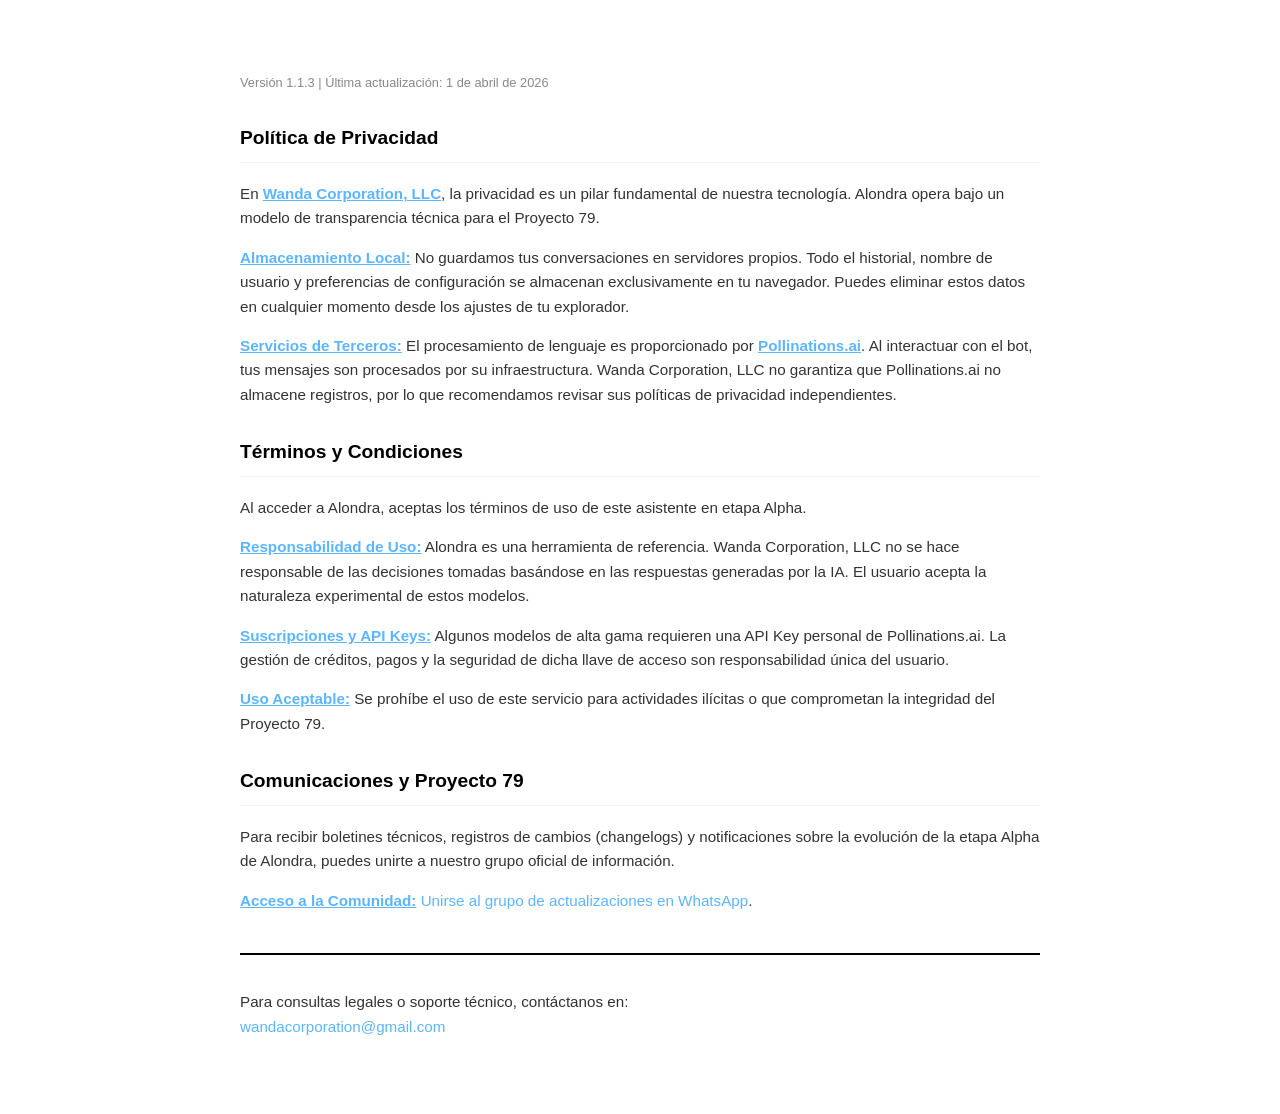
==== legals.html @ 4527633c "Primer commit" ====
<!DOCTYPE html>
<html lang="es">
<head>
    <meta charset="UTF-8">
    <meta name="viewport" content="width=device-width, initial-scale=1.0">
    <title>Legal - Alondra</title>
    <style>
        body {
            font-family: -apple-system, BlinkMacSystemFont, "Segoe UI", Roboto, Helvetica, Arial, sans-serif;
            line-height: 1.6;
            color: #333;
            max-width: 800px;
            margin: 40px auto;
            padding: 0 20px;
            background-color: #fff;
        }
        section {
            padding: 20px 0;
        }
        h3 {
            font-size: 1.2rem;
            font-weight: 600;
            margin-top: 30px;
            color: #000;
            border-bottom: 1px solid #f2f2f2;
            padding-bottom: 8px;
        }
        p {
            margin-bottom: 15px;
            font-size: 0.95rem;
        }
        strong{
          color: #5cb5ff;
          text-decoration: underline;
        }
        .contact-info {
            margin-top: 40px;
            padding-top: 20px;
            border-top: 2px solid #000;
            font-weight: 500;
        }
        a {
            color: #5cb5ff;
            text-decoration: none;
        }
        a:hover {
            text-decoration: underline;
        }
        .version {
            font-size: 0.8rem;
            color: #888;
        }
    </style>
</head>
<body>

    <section>
        <p class="version">Versión 1.1.3 | Última actualización: 1 de abril de 2026</p>

        <h3>Política de Privacidad</h3>
        <p>En <strong>Wanda Corporation, LLC</strong>, la privacidad es un pilar fundamental de nuestra tecnología. Alondra opera bajo un modelo de transparencia técnica para el Proyecto 79.</p>
        <p><strong>Almacenamiento Local:</strong> No guardamos tus conversaciones en servidores propios. Todo el historial, nombre de usuario y preferencias de configuración se almacenan exclusivamente en tu navegador. Puedes eliminar estos datos en cualquier momento desde los ajustes de tu explorador.</p>
        <p><strong>Servicios de Terceros:</strong> El procesamiento de lenguaje es proporcionado por <strong>Pollinations.ai</strong>. Al interactuar con el bot, tus mensajes son procesados por su infraestructura. Wanda Corporation, LLC no garantiza que Pollinations.ai no almacene registros, por lo que recomendamos revisar sus políticas de privacidad independientes.</p>

        <h3>Términos y Condiciones</h3>
        <p>Al acceder a Alondra, aceptas los términos de uso de este asistente en etapa Alpha.</p>
        <p><strong>Responsabilidad de Uso:</strong> Alondra es una herramienta de referencia. Wanda Corporation, LLC no se hace responsable de las decisiones tomadas basándose en las respuestas generadas por la IA. El usuario acepta la naturaleza experimental de estos modelos.</p>
        <p><strong>Suscripciones y API Keys:</strong> Algunos modelos de alta gama requieren una API Key personal de Pollinations.ai. La gestión de créditos, pagos y la seguridad de dicha llave de acceso son responsabilidad única del usuario.</p>
        <p><strong>Uso Aceptable:</strong> Se prohíbe el uso de este servicio para actividades ilícitas o que comprometan la integridad del Proyecto 79.</p>
        
        <h3>Comunicaciones y Proyecto 79</h3>
        <p>Para recibir boletines técnicos, registros de cambios (changelogs) y notificaciones sobre la evolución de la etapa Alpha de Alondra, puedes unirte a nuestro grupo oficial de información.</p>
        <p><strong>Acceso a la Comunidad:</strong> <a href="https://chat.whatsapp.com/FmTPOf2J4ICKSqez5U12Zi?mode=gi_t" target="_blank">Unirse al grupo de actualizaciones en WhatsApp</a>.</p>
       
        <div class="contact-info">
            <p>Para consultas legales o soporte técnico, contáctanos en: <br>
            <a href="mailto:wandacorporation@gmail.com">wandacorporation@gmail.com</a></p>
        </div>
    </section>

</body>
</html>
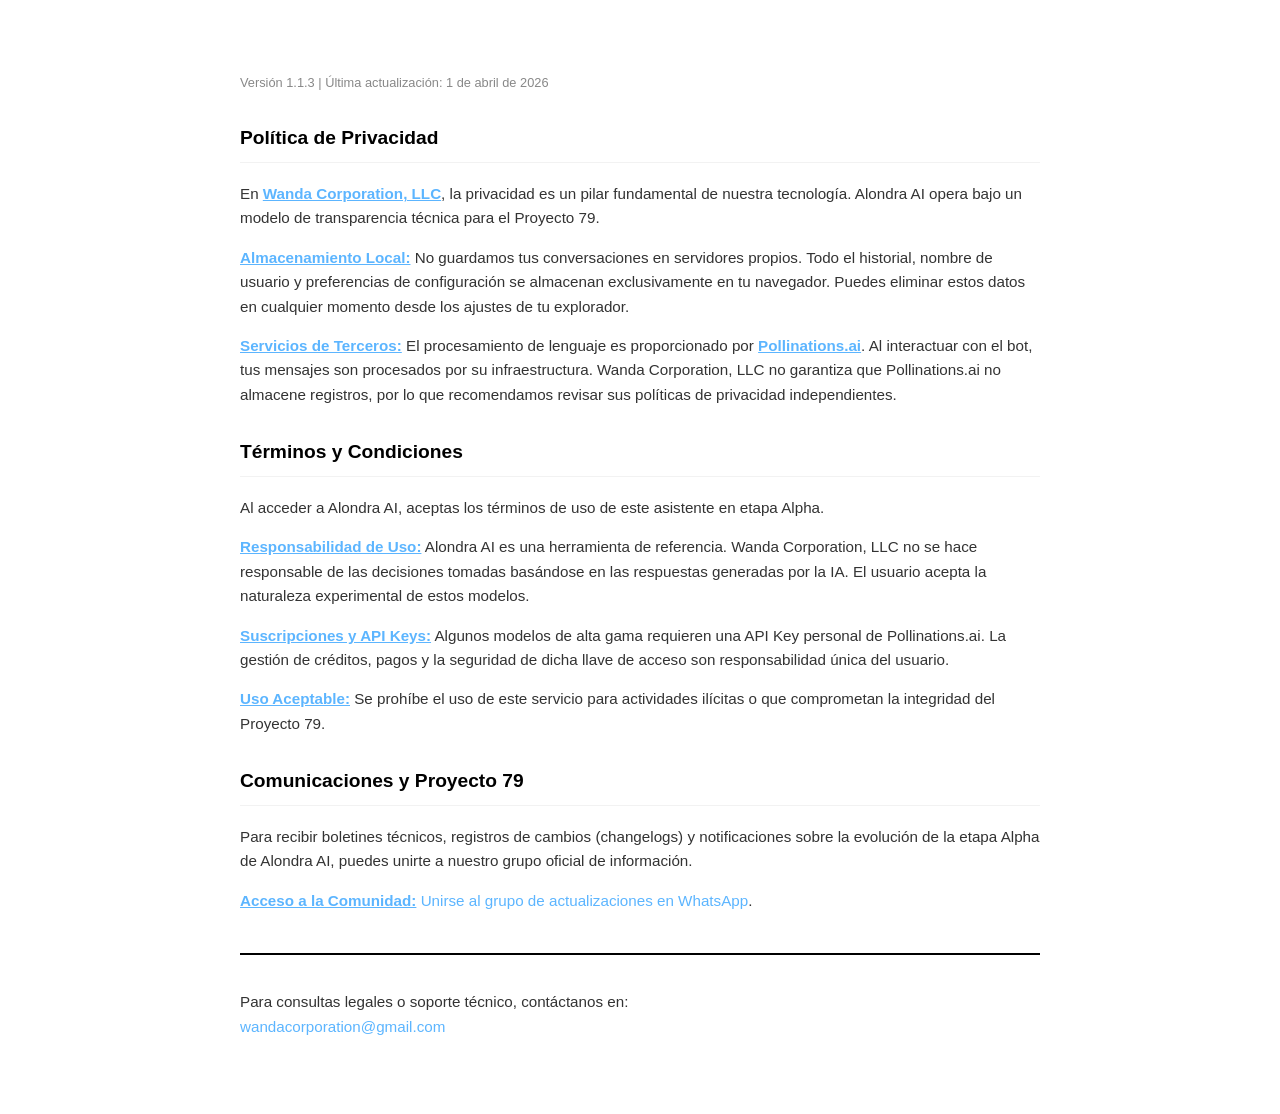
==== commit a281e2e3: "Algúnos inconvenientes corregidos" ====
--- a/legals.html
+++ b/legals.html
@@ -3,7 +3,7 @@
 <head>
     <meta charset="UTF-8">
     <meta name="viewport" content="width=device-width, initial-scale=1.0">
-    <title>Legal - Alondra</title>
+    <title>Legal - Alondra AI</title>
     <style>
         body {
             font-family: -apple-system, BlinkMacSystemFont, "Segoe UI", Roboto, Helvetica, Arial, sans-serif;
@@ -58,18 +58,18 @@
         <p class="version">Versión 1.1.3 | Última actualización: 1 de abril de 2026</p>
 
         <h3>Política de Privacidad</h3>
-        <p>En <strong>Wanda Corporation, LLC</strong>, la privacidad es un pilar fundamental de nuestra tecnología. Alondra opera bajo un modelo de transparencia técnica para el Proyecto 79.</p>
+        <p>En <strong>Wanda Corporation, LLC</strong>, la privacidad es un pilar fundamental de nuestra tecnología. Alondra AI opera bajo un modelo de transparencia técnica para el Proyecto 79.</p>
         <p><strong>Almacenamiento Local:</strong> No guardamos tus conversaciones en servidores propios. Todo el historial, nombre de usuario y preferencias de configuración se almacenan exclusivamente en tu navegador. Puedes eliminar estos datos en cualquier momento desde los ajustes de tu explorador.</p>
         <p><strong>Servicios de Terceros:</strong> El procesamiento de lenguaje es proporcionado por <strong>Pollinations.ai</strong>. Al interactuar con el bot, tus mensajes son procesados por su infraestructura. Wanda Corporation, LLC no garantiza que Pollinations.ai no almacene registros, por lo que recomendamos revisar sus políticas de privacidad independientes.</p>
 
         <h3>Términos y Condiciones</h3>
-        <p>Al acceder a Alondra, aceptas los términos de uso de este asistente en etapa Alpha.</p>
-        <p><strong>Responsabilidad de Uso:</strong> Alondra es una herramienta de referencia. Wanda Corporation, LLC no se hace responsable de las decisiones tomadas basándose en las respuestas generadas por la IA. El usuario acepta la naturaleza experimental de estos modelos.</p>
+        <p>Al acceder a Alondra AI, aceptas los términos de uso de este asistente en etapa Alpha.</p>
+        <p><strong>Responsabilidad de Uso:</strong> Alondra AI es una herramienta de referencia. Wanda Corporation, LLC no se hace responsable de las decisiones tomadas basándose en las respuestas generadas por la IA. El usuario acepta la naturaleza experimental de estos modelos.</p>
         <p><strong>Suscripciones y API Keys:</strong> Algunos modelos de alta gama requieren una API Key personal de Pollinations.ai. La gestión de créditos, pagos y la seguridad de dicha llave de acceso son responsabilidad única del usuario.</p>
         <p><strong>Uso Aceptable:</strong> Se prohíbe el uso de este servicio para actividades ilícitas o que comprometan la integridad del Proyecto 79.</p>
         
         <h3>Comunicaciones y Proyecto 79</h3>
-        <p>Para recibir boletines técnicos, registros de cambios (changelogs) y notificaciones sobre la evolución de la etapa Alpha de Alondra, puedes unirte a nuestro grupo oficial de información.</p>
+        <p>Para recibir boletines técnicos, registros de cambios (changelogs) y notificaciones sobre la evolución de la etapa Alpha de Alondra AI, puedes unirte a nuestro grupo oficial de información.</p>
         <p><strong>Acceso a la Comunidad:</strong> <a href="https://chat.whatsapp.com/FmTPOf2J4ICKSqez5U12Zi?mode=gi_t" target="_blank">Unirse al grupo de actualizaciones en WhatsApp</a>.</p>
        
         <div class="contact-info">
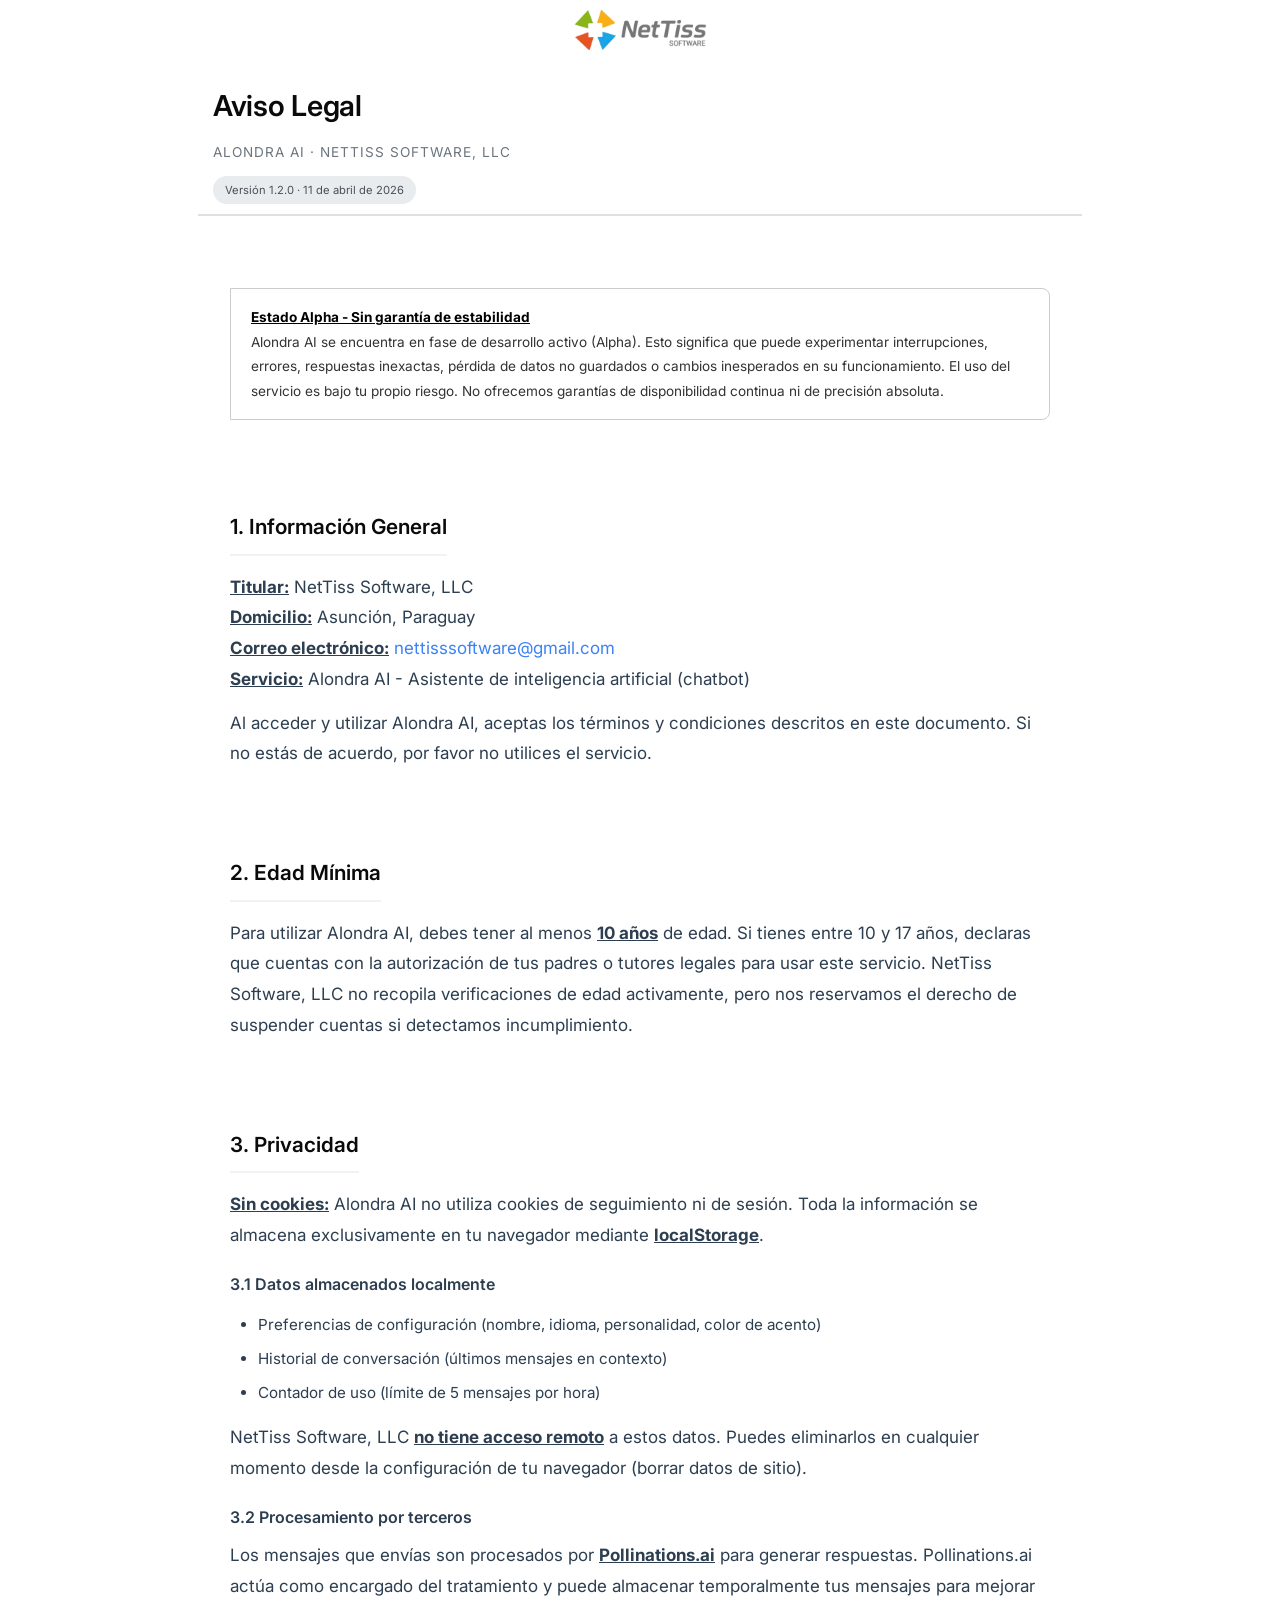
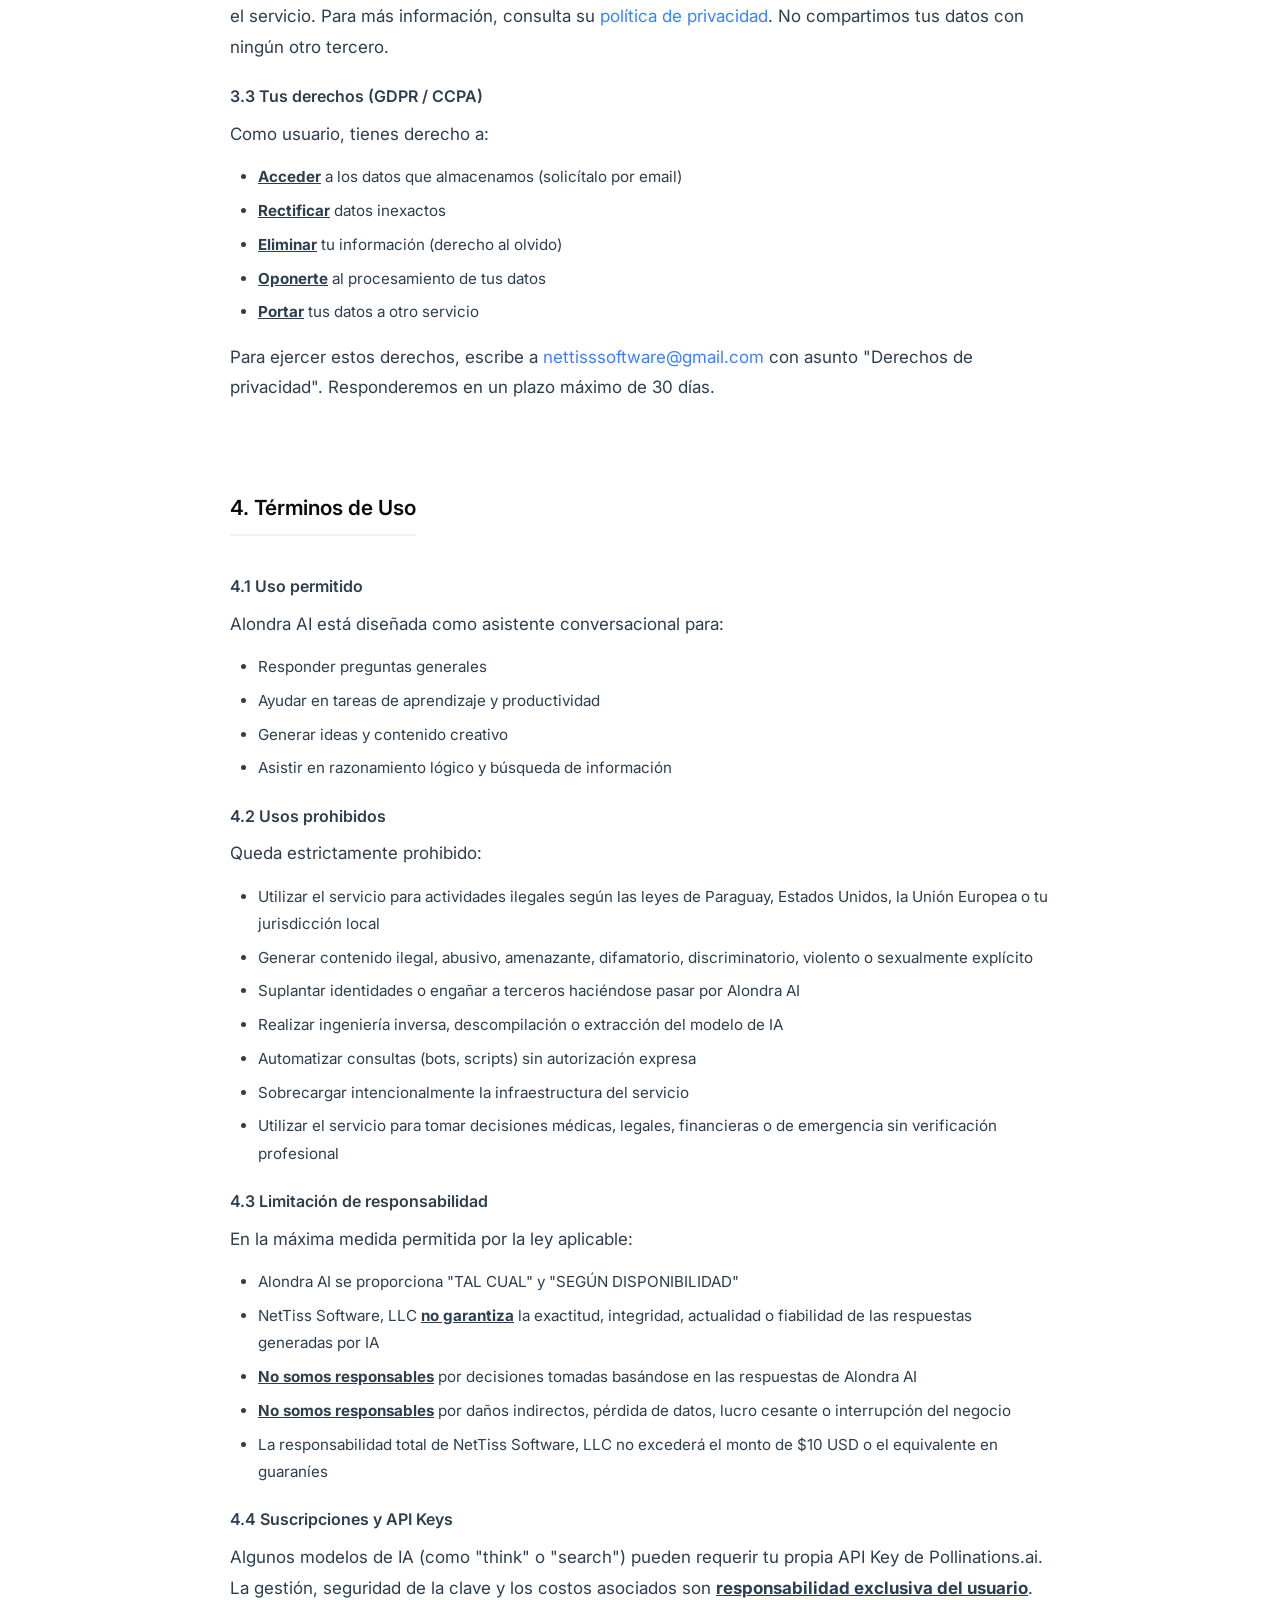
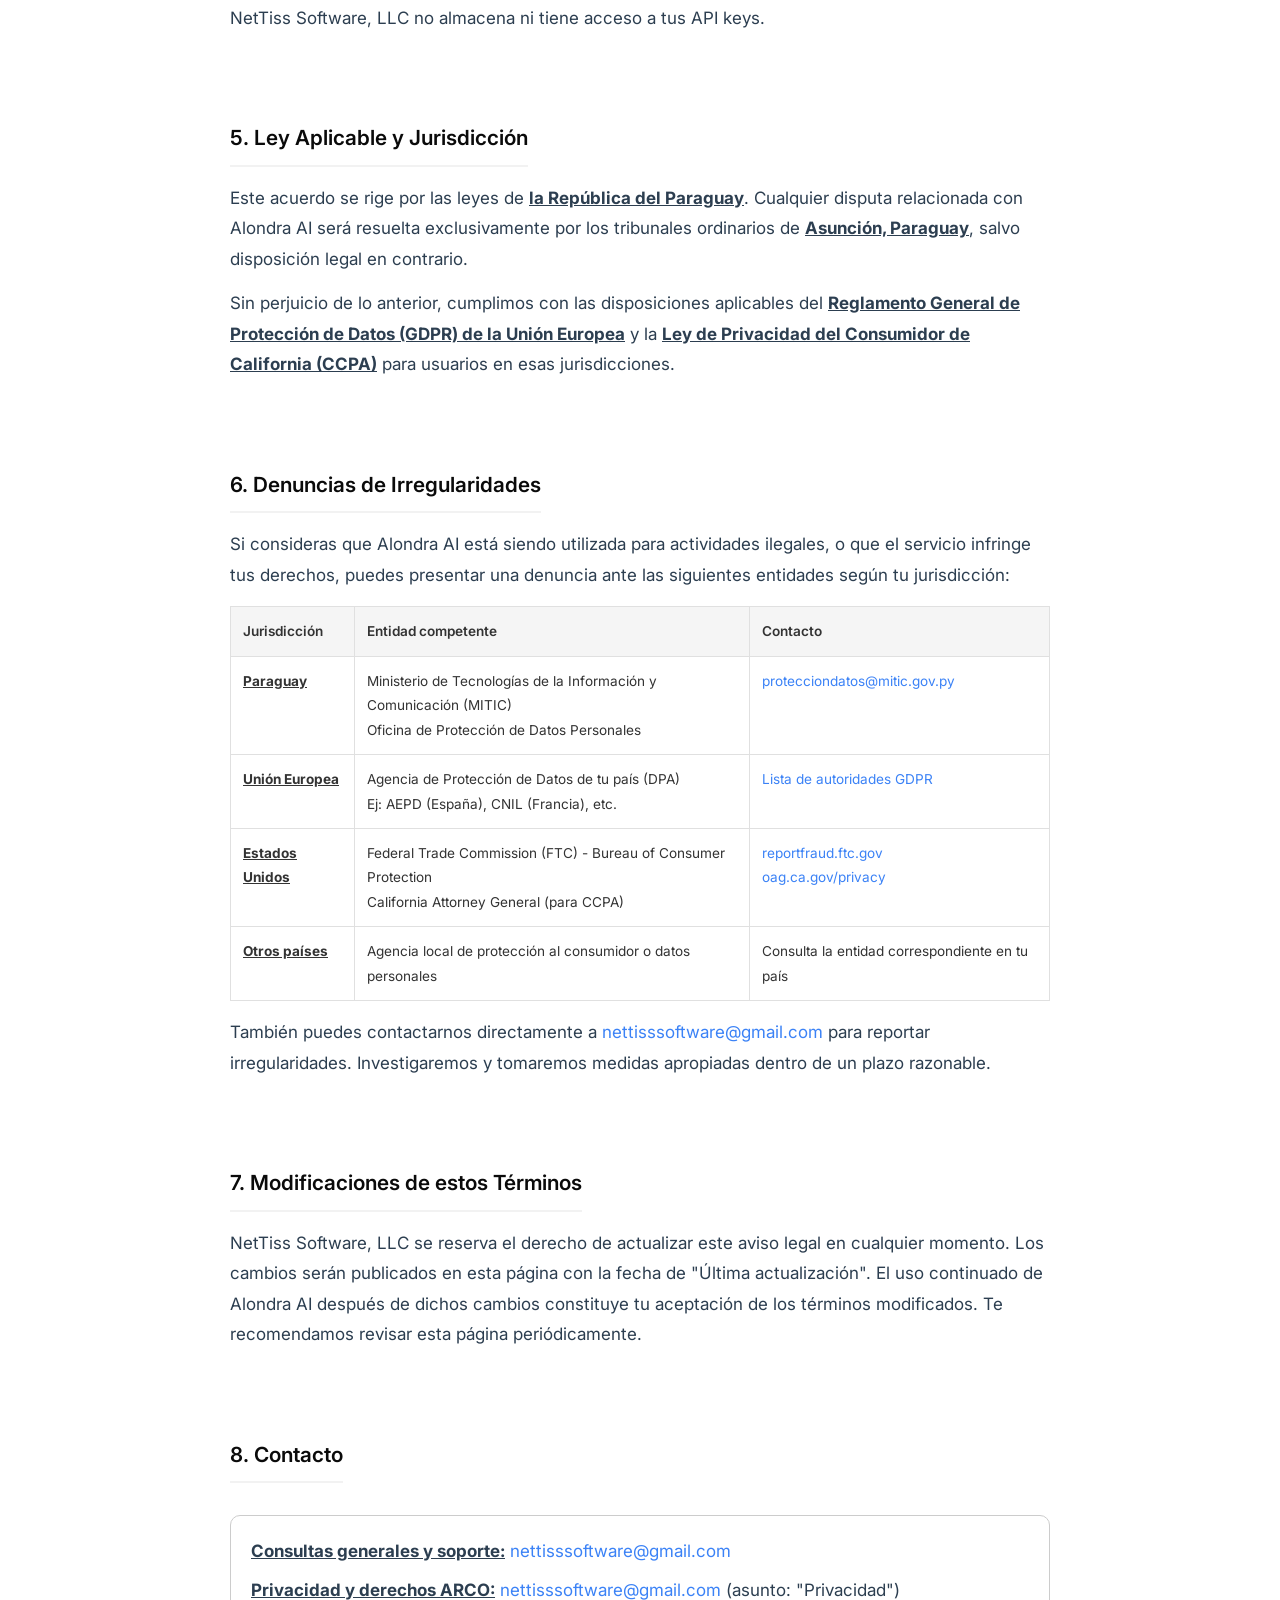
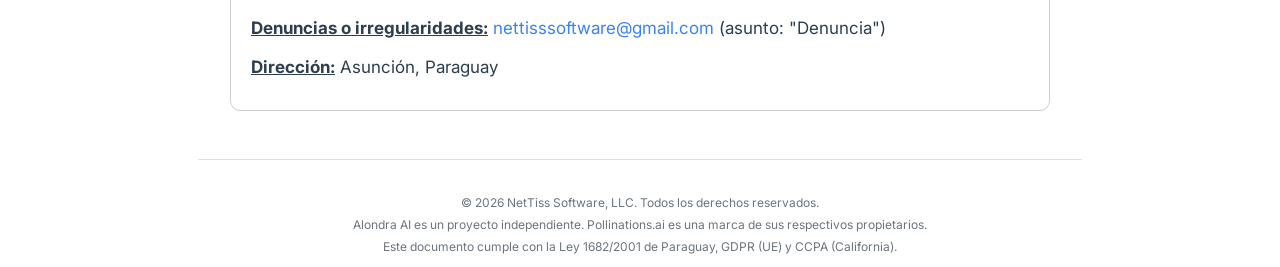
==== commit 23700038: "Actualización de interfaz y terminos legales" ====
--- a/legals.html
+++ b/legals.html
@@ -3,80 +3,386 @@
 <head>
     <meta charset="UTF-8">
     <meta name="viewport" content="width=device-width, initial-scale=1.0">
-    <title>Legal - Alondra AI</title>
+    <title>Aviso Legal - Alondra AI</title>
+    <meta name="robots" content="noindex, nofollow">
+    
+    <link rel="preconnect" href="https://fonts.googleapis.com">
+    <link rel="preconnect" href="https://fonts.gstatic.com" crossorigin>
+    <link href="https://fonts.googleapis.com/css2?family=Inter:opsz,wght@14..32,300;14..32,400;14..32,500;14..32,600;14..32,700&display=swap" rel="stylesheet">
+    
     <style>
+        * {
+            margin: 0;
+            padding: 0;
+            box-sizing: border-box;
+        }
+        
         body {
-            font-family: -apple-system, BlinkMacSystemFont, "Segoe UI", Roboto, Helvetica, Arial, sans-serif;
-            line-height: 1.6;
+            font-family: 'Inter', -apple-system, BlinkMacSystemFont, 'Segoe UI', Roboto, Helvetica, Arial, sans-serif;
+            background: #fff;
             color: #333;
-            max-width: 800px;
-            margin: 40px auto;
-            padding: 0 20px;
-            background-color: #fff;
-        }
-        section {
-            padding: 20px 0;
-        }
-        h3 {
-            font-size: 1.2rem;
+            line-height: 1.8;
+        }
+        
+        strong{
+          text-decoration: underline;
+        }
+        
+        .header{
+          padding: 10px 20px;
+          background: #ffffff;
+          width: 100%;
+          position: sticky;
+          top: 0;
+          display: flex;
+          align-items: center;
+          justify-content: center;
+        }
+        
+        .header img{
+          width: 150px;
+          height: auto;
+        }
+        
+        .legal-container {
+            max-width: 900px;
+            margin: 0 auto;
+            padding: 10px 8px;
+        }
+        
+        /* Header */
+        .legal-header {
+            padding: 10px 15px;
+            border-bottom: 2px solid #e0e0e0;
+            margin-bottom: 2rem;
+        }
+        
+        .legal-header h1 {
+            font-size: 1.8rem;
             font-weight: 600;
-            margin-top: 30px;
+            letter-spacing: -0.3px;
+            color: #0a0a0a;
+            margin-bottom: 0.5rem;
+        }
+        
+        .legal-header .brand {
+            font-size: 0.85rem;
+            color: #6c757d;
+            text-transform: uppercase;
+            letter-spacing: 1px;
+        }
+        
+        .version-badge {
+            display: inline-block;
+            background: #e9ecef;
+            padding: 0.25rem 0.75rem;
+            border-radius: 20px;
+            font-size: 0.7rem;
+            color: #495057;
+            margin-top: 0.75rem;
+        }
+        
+        /* Secciones */
+        .legal-section {
+            background: white;
+            border-radius: 12px;
+            padding: 1.5rem 2rem;
+            margin-bottom: 1.5rem;
+        }
+        
+        .legal-section h2 {
+            font-size: 1.3rem;
+            font-weight: 600;
+            color: #0a0a0a;
+            margin-bottom: 1rem;
+            padding-bottom: 0.5rem;
+            border-bottom: 2px solid #f2f2f2;
+            display: inline-block;
+        }
+        
+        .legal-section h3 {
+            font-size: 1rem;
+            font-weight: 600;
+            color: #2c3e50;
+            margin: 1.25rem 0 0.5rem 0;
+        }
+        
+        .legal-section p {
+            margin-bottom: 0.85rem;
+            color: #2c3e50;
+            font-size: 17px;
+        }
+        
+        .legal-section ul, .legal-section ol {
+            margin: 0.75rem 0 1rem 1.75rem;
+            color: #2c3e50;
+            font-size: 0.95rem;
+        }
+        
+        .legal-section li {
+            margin-bottom: 0.4rem;
+        }
+        
+        .legal-section a {
+            color: #3b82f6;
+            text-decoration: none;
+            border-bottom: 1px solid transparent;
+            transition: border-color 0.2s;
+        }
+        
+        .legal-section a:hover {
+            border-bottom-color: #f2f2f2;
+        }
+        
+        /* Tablas */
+        .jurisdiction-table {
+            width: 100%;
+            border-collapse: collapse;
+            margin: 1rem 0;
+            font-size: 0.85rem;
+        }
+        
+        .jurisdiction-table th,
+        .jurisdiction-table td {
+            border: 1px solid #e0e0e0;
+            padding: 0.75rem;
+            text-align: left;
+            vertical-align: top;
+        }
+        
+        .jurisdiction-table th {
+            background: #f5f5f5;
+            font-weight: 600;
+        }
+        
+        /* Alpha warning */
+        .alpha-warning {
+            background: #fff;
+            border: 1px solid #ccc;
+            padding: 1rem 1.25rem;
+            margin: 1rem 0;
+            font-size: 0.85rem;
+            border-radius: 0 8px 8px 0;
+        }
+        
+        .alpha-warning strong {
             color: #000;
-            border-bottom: 1px solid #f2f2f2;
-            padding-bottom: 8px;
-        }
-        p {
-            margin-bottom: 15px;
-            font-size: 0.95rem;
-        }
-        strong{
-          color: #5cb5ff;
-          text-decoration: underline;
-        }
-        .contact-info {
-            margin-top: 40px;
-            padding-top: 20px;
-            border-top: 2px solid #000;
-            font-weight: 500;
-        }
-        a {
-            color: #5cb5ff;
-            text-decoration: none;
-        }
-        a:hover {
-            text-decoration: underline;
-        }
-        .version {
-            font-size: 0.8rem;
-            color: #888;
+        }
+        
+        /* Contacto */
+        .contact-box {
+            border: 1px solid #ccc;
+            border-radius: 10px;
+            padding: 1.25rem;
+            margin-top: 1rem;
+            font-size: 0.9rem;
+        }
+        
+        .contact-box p {
+            margin-bottom: 0.5rem;
+        }
+        
+        /* Footer */
+        .legal-footer {
+            text-align: center;
+            padding-top: 2rem;
+            margin-top: 1rem;
+            border-top: 1px solid #e0e0e0;
+            font-size: 0.75rem;
+            color: #6c757d;
+        }
+        
+        /* Responsive */
+        @media (max-width: 640px) {
+            .legal-container {
+                padding: 10px;
+            }
+            .legal-section {
+                padding: 1rem;
+            }
+            .legal-section h2 {
+                font-size: 1.2rem;
+            }
+            .jurisdiction-table {
+                font-size: 0.7rem;
+            }
+            .jurisdiction-table th,
+            .jurisdiction-table td {
+                padding: 0.5rem;
+            }
+        }
+        
+        @media print {
+            body {
+                background: white;
+            }
+            .legal-section {
+                box-shadow: none;
+                break-inside: avoid;
+            }
+            .alpha-warning {
+                background: #f2f2f2;
+            }
         }
     </style>
 </head>
 <body>
-
-    <section>
-        <p class="version">Versión 1.1.3 | Última actualización: 1 de abril de 2026</p>
-
-        <h3>Política de Privacidad</h3>
-        <p>En <strong>Wanda Corporation, LLC</strong>, la privacidad es un pilar fundamental de nuestra tecnología. Alondra AI opera bajo un modelo de transparencia técnica para el Proyecto 79.</p>
-        <p><strong>Almacenamiento Local:</strong> No guardamos tus conversaciones en servidores propios. Todo el historial, nombre de usuario y preferencias de configuración se almacenan exclusivamente en tu navegador. Puedes eliminar estos datos en cualquier momento desde los ajustes de tu explorador.</p>
-        <p><strong>Servicios de Terceros:</strong> El procesamiento de lenguaje es proporcionado por <strong>Pollinations.ai</strong>. Al interactuar con el bot, tus mensajes son procesados por su infraestructura. Wanda Corporation, LLC no garantiza que Pollinations.ai no almacene registros, por lo que recomendamos revisar sus políticas de privacidad independientes.</p>
-
-        <h3>Términos y Condiciones</h3>
-        <p>Al acceder a Alondra AI, aceptas los términos de uso de este asistente en etapa Alpha.</p>
-        <p><strong>Responsabilidad de Uso:</strong> Alondra AI es una herramienta de referencia. Wanda Corporation, LLC no se hace responsable de las decisiones tomadas basándose en las respuestas generadas por la IA. El usuario acepta la naturaleza experimental de estos modelos.</p>
-        <p><strong>Suscripciones y API Keys:</strong> Algunos modelos de alta gama requieren una API Key personal de Pollinations.ai. La gestión de créditos, pagos y la seguridad de dicha llave de acceso son responsabilidad única del usuario.</p>
-        <p><strong>Uso Aceptable:</strong> Se prohíbe el uso de este servicio para actividades ilícitas o que comprometan la integridad del Proyecto 79.</p>
-        
-        <h3>Comunicaciones y Proyecto 79</h3>
-        <p>Para recibir boletines técnicos, registros de cambios (changelogs) y notificaciones sobre la evolución de la etapa Alpha de Alondra AI, puedes unirte a nuestro grupo oficial de información.</p>
-        <p><strong>Acceso a la Comunidad:</strong> <a href="https://chat.whatsapp.com/FmTPOf2J4ICKSqez5U12Zi?mode=gi_t" target="_blank">Unirse al grupo de actualizaciones en WhatsApp</a>.</p>
-       
-        <div class="contact-info">
-            <p>Para consultas legales o soporte técnico, contáctanos en: <br>
-            <a href="mailto:wandacorporation@gmail.com">wandacorporation@gmail.com</a></p>
+  
+  <header class="header">
+    <img src="img/NetTiss-logo-black.webp" alt="Logo NetTiss Software, LLC">
+  </header>
+
+<div class="legal-container">
+    
+    <div class="legal-header">
+        <h1>Aviso Legal</h1>
+        <div class="brand">Alondra AI · NetTiss Software, LLC</div>
+        <div class="version-badge">Versión 1.2.0 · 11 de abril de 2026</div>
+    </div>
+
+    <!-- ========== ADVERTENCIA ALPHA ========== -->
+    <div class="legal-section">
+        <div class="alpha-warning">
+            <strong>Estado Alpha - Sin garantía de estabilidad</strong><br>
+            Alondra AI se encuentra en fase de desarrollo activo (Alpha). Esto significa que puede experimentar interrupciones, errores, respuestas inexactas, pérdida de datos no guardados o cambios inesperados en su funcionamiento. El uso del servicio es bajo tu propio riesgo. No ofrecemos garantías de disponibilidad continua ni de precisión absoluta.
         </div>
-    </section>
+    </div>
+
+    <!-- ========== 1. INFORMACIÓN GENERAL ========== -->
+    <div class="legal-section">
+        <h2>1. Información General</h2>
+        <p><strong>Titular:</strong> NetTiss Software, LLC<br>
+        <strong>Domicilio:</strong> Asunción, Paraguay<br>
+        <strong>Correo electrónico:</strong> <a href="mailto:nettisssoftware@gmail.com">nettisssoftware@gmail.com</a><br>
+        <strong>Servicio:</strong> Alondra AI - Asistente de inteligencia artificial (chatbot)</p>
+        <p>Al acceder y utilizar Alondra AI, aceptas los términos y condiciones descritos en este documento. Si no estás de acuerdo, por favor no utilices el servicio.</p>
+    </div>
+
+    <!-- ========== 2. EDAD MÍNIMA ========== -->
+    <div class="legal-section">
+        <h2>2. Edad Mínima</h2>
+        <p>Para utilizar Alondra AI, debes tener al menos <strong>10 años</strong> de edad. Si tienes entre 10 y 17 años, declaras que cuentas con la autorización de tus padres o tutores legales para usar este servicio. NetTiss Software, LLC no recopila verificaciones de edad activamente, pero nos reservamos el derecho de suspender cuentas si detectamos incumplimiento.</p>
+    </div>
+
+    <!-- ========== 3. PRIVACIDAD ========== -->
+    <div class="legal-section">
+        <h2>3. Privacidad</h2>
+        <p><strong>Sin cookies:</strong> Alondra AI no utiliza cookies de seguimiento ni de sesión. Toda la información se almacena exclusivamente en tu navegador mediante <strong>localStorage</strong>.</p>
+        
+        <h3>3.1 Datos almacenados localmente</h3>
+        <ul>
+            <li>Preferencias de configuración (nombre, idioma, personalidad, color de acento)</li>
+            <li>Historial de conversación (últimos mensajes en contexto)</li>
+            <li>Contador de uso (límite de 5 mensajes por hora)</li>
+        </ul>
+        <p>NetTiss Software, LLC <strong>no tiene acceso remoto</strong> a estos datos. Puedes eliminarlos en cualquier momento desde la configuración de tu navegador (borrar datos de sitio).</p>
+        
+        <h3>3.2 Procesamiento por terceros</h3>
+        <p>Los mensajes que envías son procesados por <strong>Pollinations.ai</strong> para generar respuestas. Pollinations.ai actúa como encargado del tratamiento y puede almacenar temporalmente tus mensajes para mejorar el servicio. Para más información, consulta su <a href="https://pollinations.ai/privacy" target="_blank" rel="noopener noreferrer">política de privacidad</a>. No compartimos tus datos con ningún otro tercero.</p>
+        
+        <h3>3.3 Tus derechos (GDPR / CCPA)</h3>
+        <p>Como usuario, tienes derecho a:</p>
+        <ul>
+            <li><strong>Acceder</strong> a los datos que almacenamos (solicítalo por email)</li>
+            <li><strong>Rectificar</strong> datos inexactos</li>
+            <li><strong>Eliminar</strong> tu información (derecho al olvido)</li>
+            <li><strong>Oponerte</strong> al procesamiento de tus datos</li>
+            <li><strong>Portar</strong> tus datos a otro servicio</li>
+        </ul>
+        <p>Para ejercer estos derechos, escribe a <a href="mailto:nettisssoftware@gmail.com">nettisssoftware@gmail.com</a> con asunto "Derechos de privacidad". Responderemos en un plazo máximo de 30 días.</p>
+    </div>
+
+    <!-- ========== 4. TÉRMINOS DE USO ========== -->
+    <div class="legal-section">
+        <h2>4. Términos de Uso</h2>
+        
+        <h3>4.1 Uso permitido</h3>
+        <p>Alondra AI está diseñada como asistente conversacional para:</p>
+        <ul>
+            <li>Responder preguntas generales</li>
+            <li>Ayudar en tareas de aprendizaje y productividad</li>
+            <li>Generar ideas y contenido creativo</li>
+            <li>Asistir en razonamiento lógico y búsqueda de información</li>
+        </ul>
+        
+        <h3>4.2 Usos prohibidos</h3>
+        <p>Queda estrictamente prohibido:</p>
+        <ul>
+            <li>Utilizar el servicio para actividades ilegales según las leyes de Paraguay, Estados Unidos, la Unión Europea o tu jurisdicción local</li>
+            <li>Generar contenido ilegal, abusivo, amenazante, difamatorio, discriminatorio, violento o sexualmente explícito</li>
+            <li>Suplantar identidades o engañar a terceros haciéndose pasar por Alondra AI</li>
+            <li>Realizar ingeniería inversa, descompilación o extracción del modelo de IA</li>
+            <li>Automatizar consultas (bots, scripts) sin autorización expresa</li>
+            <li>Sobrecargar intencionalmente la infraestructura del servicio</li>
+            <li>Utilizar el servicio para tomar decisiones médicas, legales, financieras o de emergencia sin verificación profesional</li>
+        </ul>
+        
+        <h3>4.3 Limitación de responsabilidad</h3>
+        <p>En la máxima medida permitida por la ley aplicable:</p>
+        <ul>
+            <li>Alondra AI se proporciona "TAL CUAL" y "SEGÚN DISPONIBILIDAD"</li>
+            <li>NetTiss Software, LLC <strong>no garantiza</strong> la exactitud, integridad, actualidad o fiabilidad de las respuestas generadas por IA</li>
+            <li><strong>No somos responsables</strong> por decisiones tomadas basándose en las respuestas de Alondra AI</li>
+            <li><strong>No somos responsables</strong> por daños indirectos, pérdida de datos, lucro cesante o interrupción del negocio</li>
+            <li>La responsabilidad total de NetTiss Software, LLC no excederá el monto de $10 USD o el equivalente en guaraníes</li>
+        </ul>
+        
+        <h3>4.4 Suscripciones y API Keys</h3>
+        <p>Algunos modelos de IA (como "think" o "search") pueden requerir tu propia API Key de Pollinations.ai. La gestión, seguridad de la clave y los costos asociados son <strong>responsabilidad exclusiva del usuario</strong>. NetTiss Software, LLC no almacena ni tiene acceso a tus API keys.</p>
+    </div>
+
+    <!-- ========== 5. LEY APLICABLE Y JURISDICCIÓN ========== -->
+    <div class="legal-section">
+        <h2>5. Ley Aplicable y Jurisdicción</h2>
+        <p>Este acuerdo se rige por las leyes de <strong>la República del Paraguay</strong>. Cualquier disputa relacionada con Alondra AI será resuelta exclusivamente por los tribunales ordinarios de <strong>Asunción, Paraguay</strong>, salvo disposición legal en contrario.</p>
+        <p>Sin perjuicio de lo anterior, cumplimos con las disposiciones aplicables del <strong>Reglamento General de Protección de Datos (GDPR) de la Unión Europea</strong> y la <strong>Ley de Privacidad del Consumidor de California (CCPA)</strong> para usuarios en esas jurisdicciones.</p>
+    </div>
+
+    <!-- ========== 6. CANALES DE DENUNCIA ========== -->
+    <div class="legal-section">
+        <h2>6. Denuncias de Irregularidades</h2>
+        <p>Si consideras que Alondra AI está siendo utilizada para actividades ilegales, o que el servicio infringe tus derechos, puedes presentar una denuncia ante las siguientes entidades según tu jurisdicción:</p>
+        
+        <table class="jurisdiction-table">
+            <thead>
+                <tr><th>Jurisdicción</th><th>Entidad competente</th><th>Contacto</th></tr>
+            </thead>
+            <tbody>
+                <tr><td><strong>Paraguay</strong></td><td>Ministerio de Tecnologías de la Información y Comunicación (MITIC)<br>Oficina de Protección de Datos Personales</td><td><a href="mailto:protecciondatos@mitic.gov.py">protecciondatos@mitic.gov.py</a></td></tr>
+                <tr><td><strong>Unión Europea</strong></td><td>Agencia de Protección de Datos de tu país (DPA)<br>Ej: AEPD (España), CNIL (Francia), etc.</td><td><a href="https://edpb.europa.eu/about-edpb/about-edpb/members_es" target="_blank" rel="noopener noreferrer">Lista de autoridades GDPR</a></td></tr>
+                <tr><td><strong>Estados Unidos</strong></td><td>Federal Trade Commission (FTC) - Bureau of Consumer Protection<br>California Attorney General (para CCPA)</td><td><a href="https://reportfraud.ftc.gov" target="_blank" rel="noopener noreferrer">reportfraud.ftc.gov</a><br><a href="https://oag.ca.gov/privacy" target="_blank" rel="noopener noreferrer">oag.ca.gov/privacy</a></td></tr>
+                <tr><td><strong>Otros países</strong></td><td>Agencia local de protección al consumidor o datos personales</td><td>Consulta la entidad correspondiente en tu país</td></tr>
+            </tbody>
+        </table>
+        
+        <p>También puedes contactarnos directamente a <a href="mailto:nettisssoftware@gmail.com">nettisssoftware@gmail.com</a> para reportar irregularidades. Investigaremos y tomaremos medidas apropiadas dentro de un plazo razonable.</p>
+    </div>
+
+    <!-- ========== 7. MODIFICACIONES ========== -->
+    <div class="legal-section">
+        <h2>7. Modificaciones de estos Términos</h2>
+        <p>NetTiss Software, LLC se reserva el derecho de actualizar este aviso legal en cualquier momento. Los cambios serán publicados en esta página con la fecha de "Última actualización". El uso continuado de Alondra AI después de dichos cambios constituye tu aceptación de los términos modificados. Te recomendamos revisar esta página periódicamente.</p>
+    </div>
+
+    <!-- ========== 8. CONTACTO ========== -->
+    <div class="legal-section">
+        <h2>8. Contacto</h2>
+        <div class="contact-box">
+            <p><strong> Consultas generales y soporte:</strong> <a href="mailto:nettisssoftware@gmail.com">nettisssoftware@gmail.com</a></p>
+            <p><strong> Privacidad y derechos ARCO:</strong> <a href="mailto:nettisssoftware@gmail.com">nettisssoftware@gmail.com</a> (asunto: "Privacidad")</p>
+            <p><strong> Denuncias o irregularidades:</strong> <a href="mailto:nettisssoftware@gmail.com">nettisssoftware@gmail.com</a> (asunto: "Denuncia")</p>
+            <p><strong> Dirección:</strong> Asunción, Paraguay</p>
+        </div>
+    </div>
+
+    <!-- ========== FOOTER ========== -->
+    <div class="legal-footer">
+        <p>© 2026 NetTiss Software, LLC. Todos los derechos reservados.</p>
+        <p>Alondra AI es un proyecto independiente. Pollinations.ai es una marca de sus respectivos propietarios.</p>
+        <p>Este documento cumple con la Ley 1682/2001 de Paraguay, GDPR (UE) y CCPA (California).</p>
+    </div>
+
+</div>
 
 </body>
-</html>
+</html>
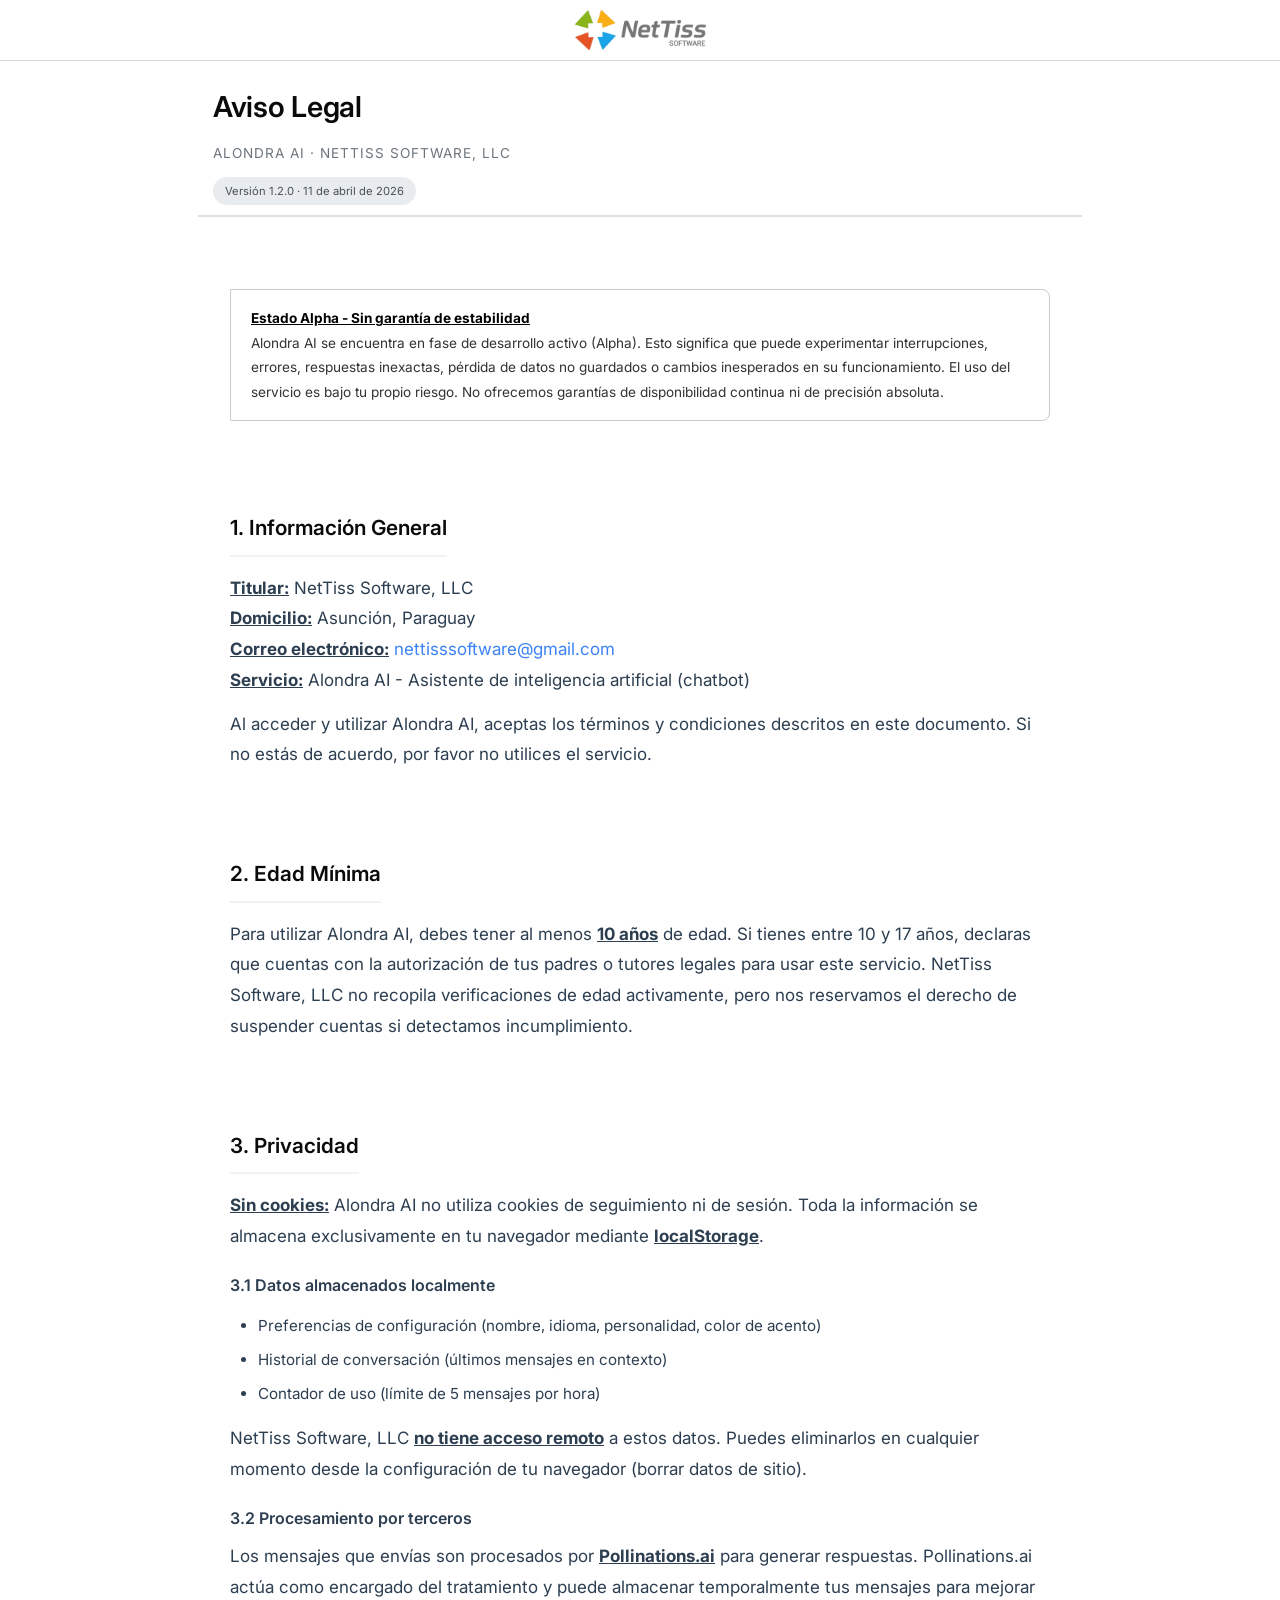
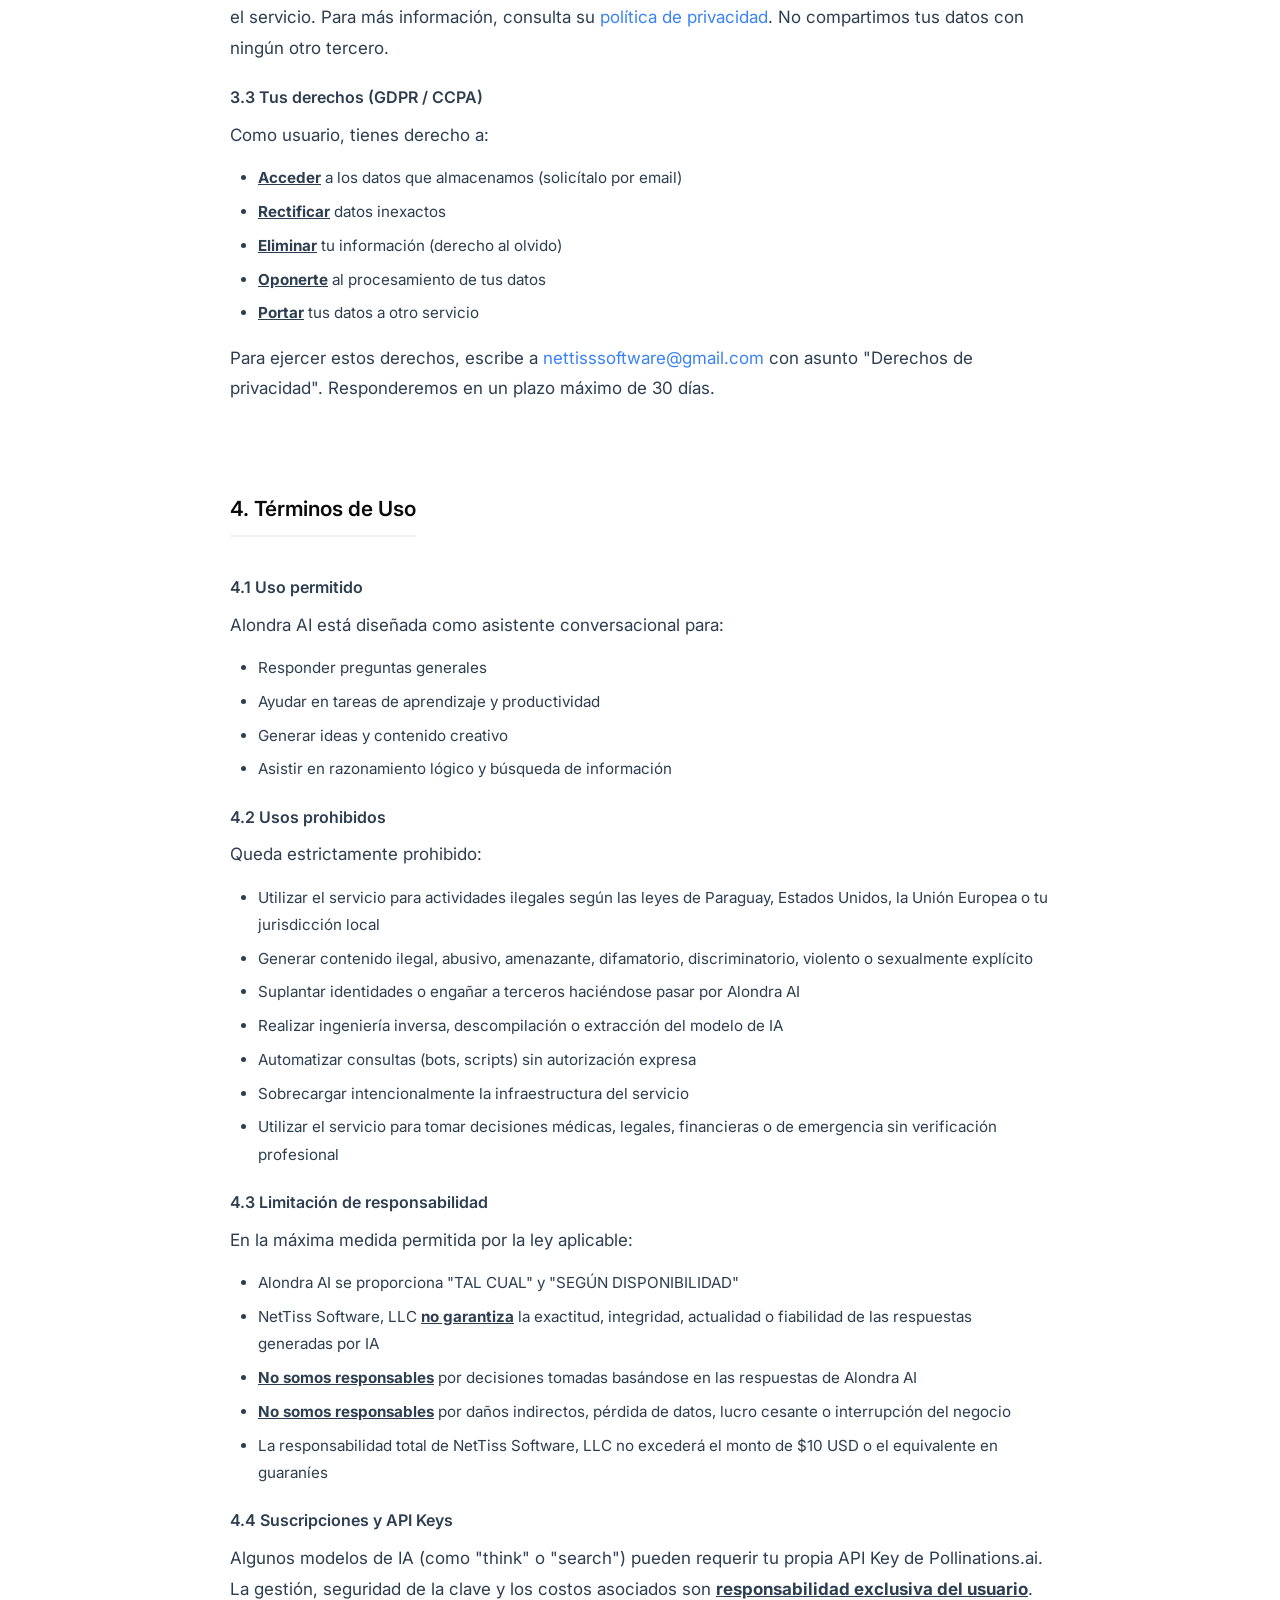
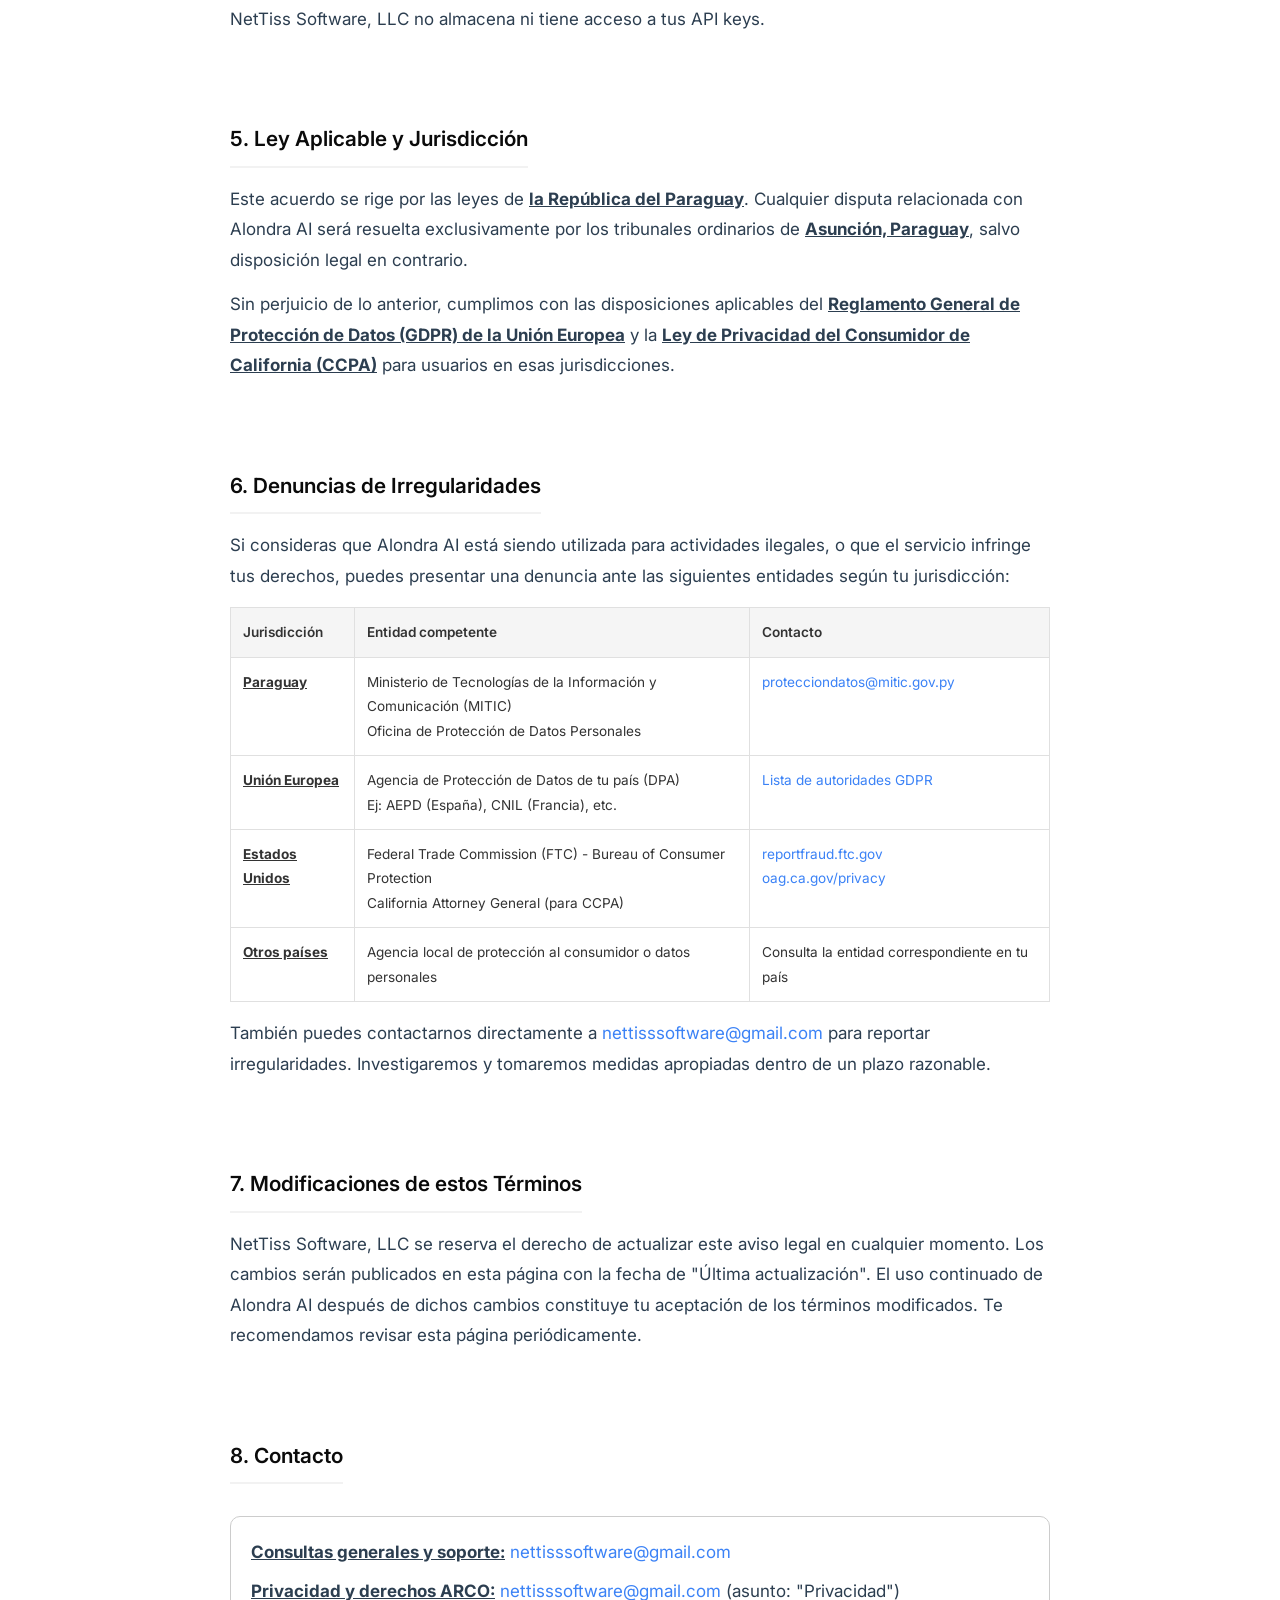
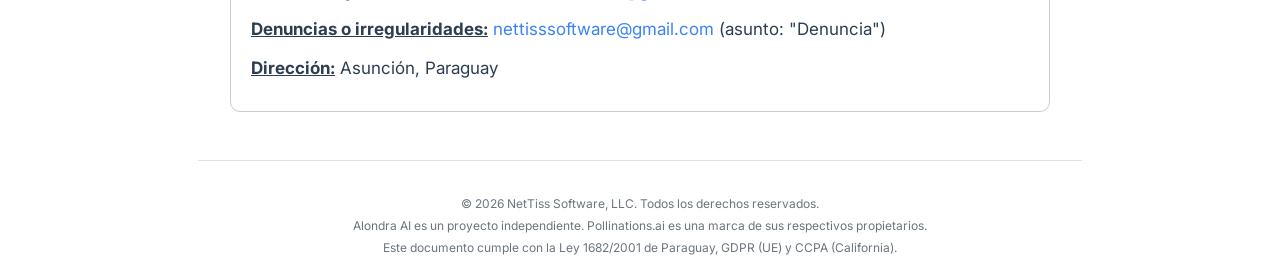
==== commit de177ef3: "Se añadio un historial de mensajes a Alondra y se corrigio errores conocidos" ====
--- a/legals.html
+++ b/legals.html
@@ -37,6 +37,7 @@
           display: flex;
           align-items: center;
           justify-content: center;
+          border-bottom: 1px solid #cccc;
         }
         
         .header img{
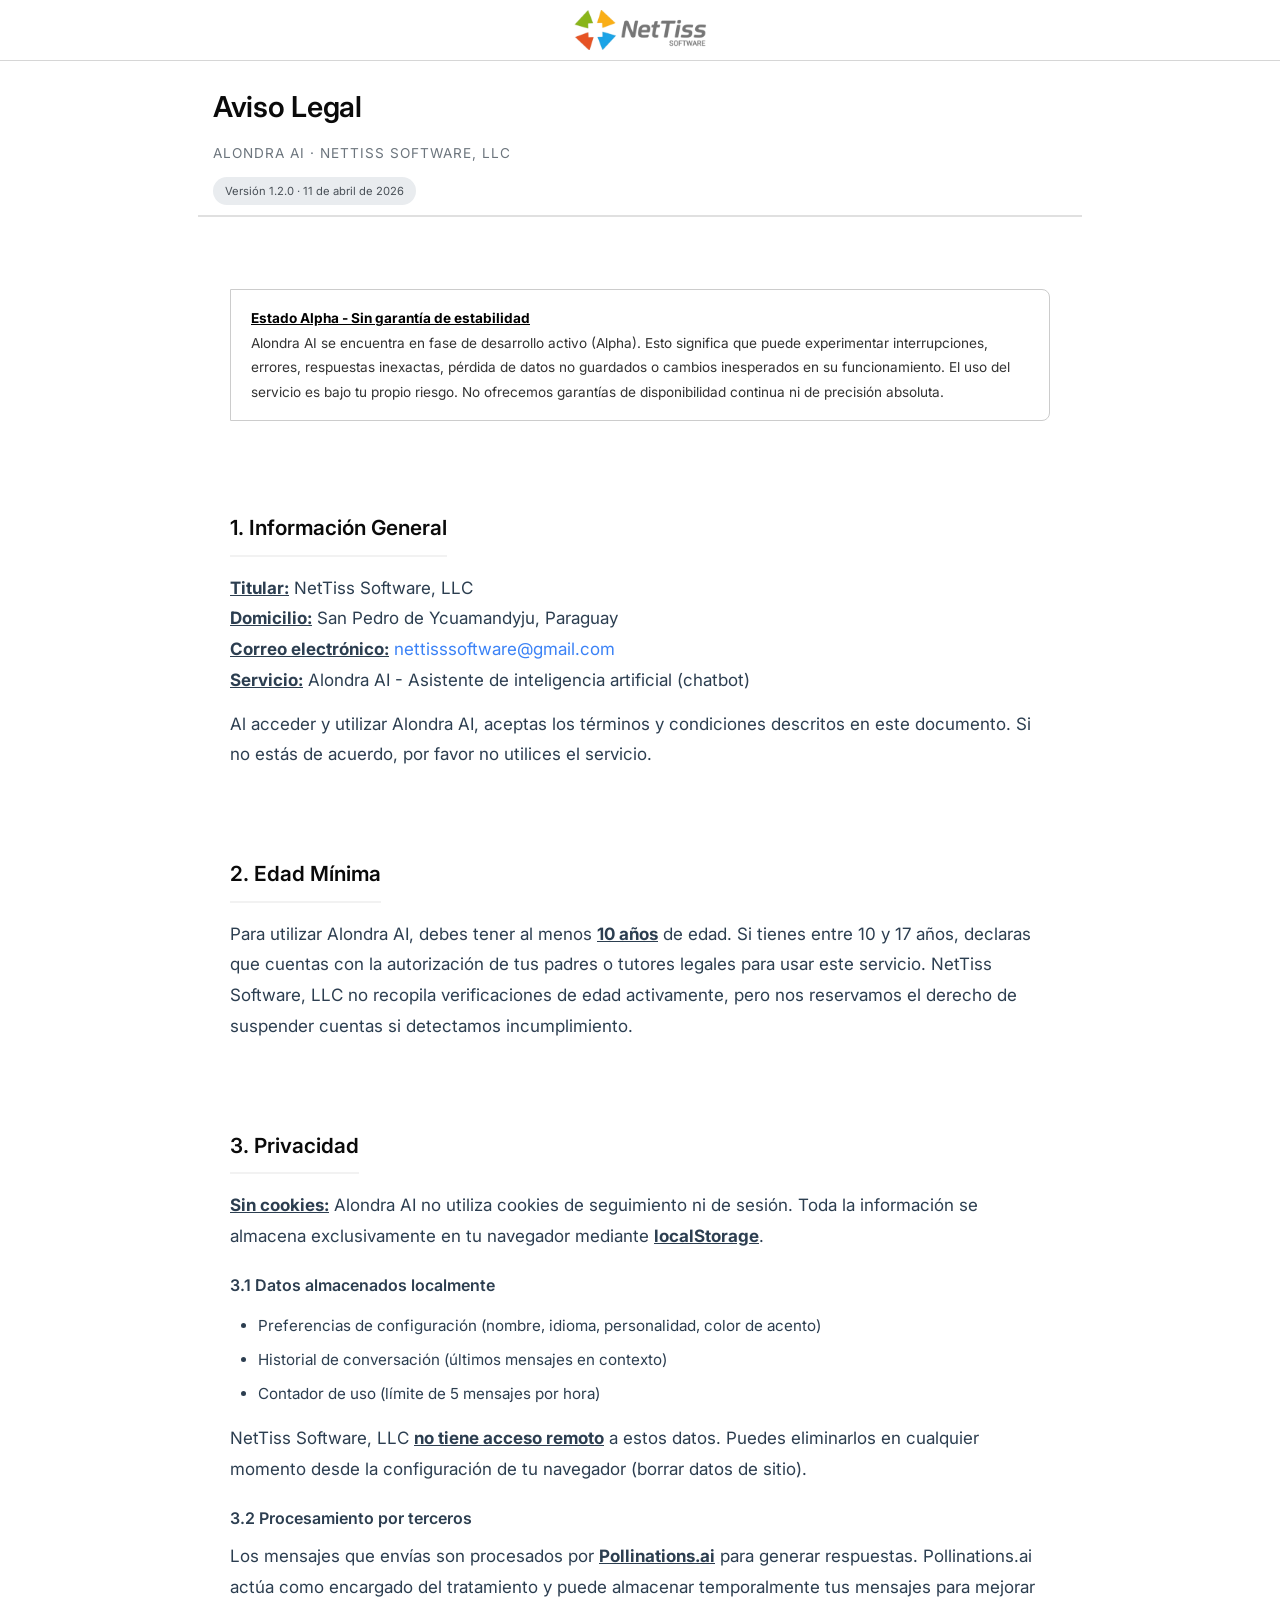
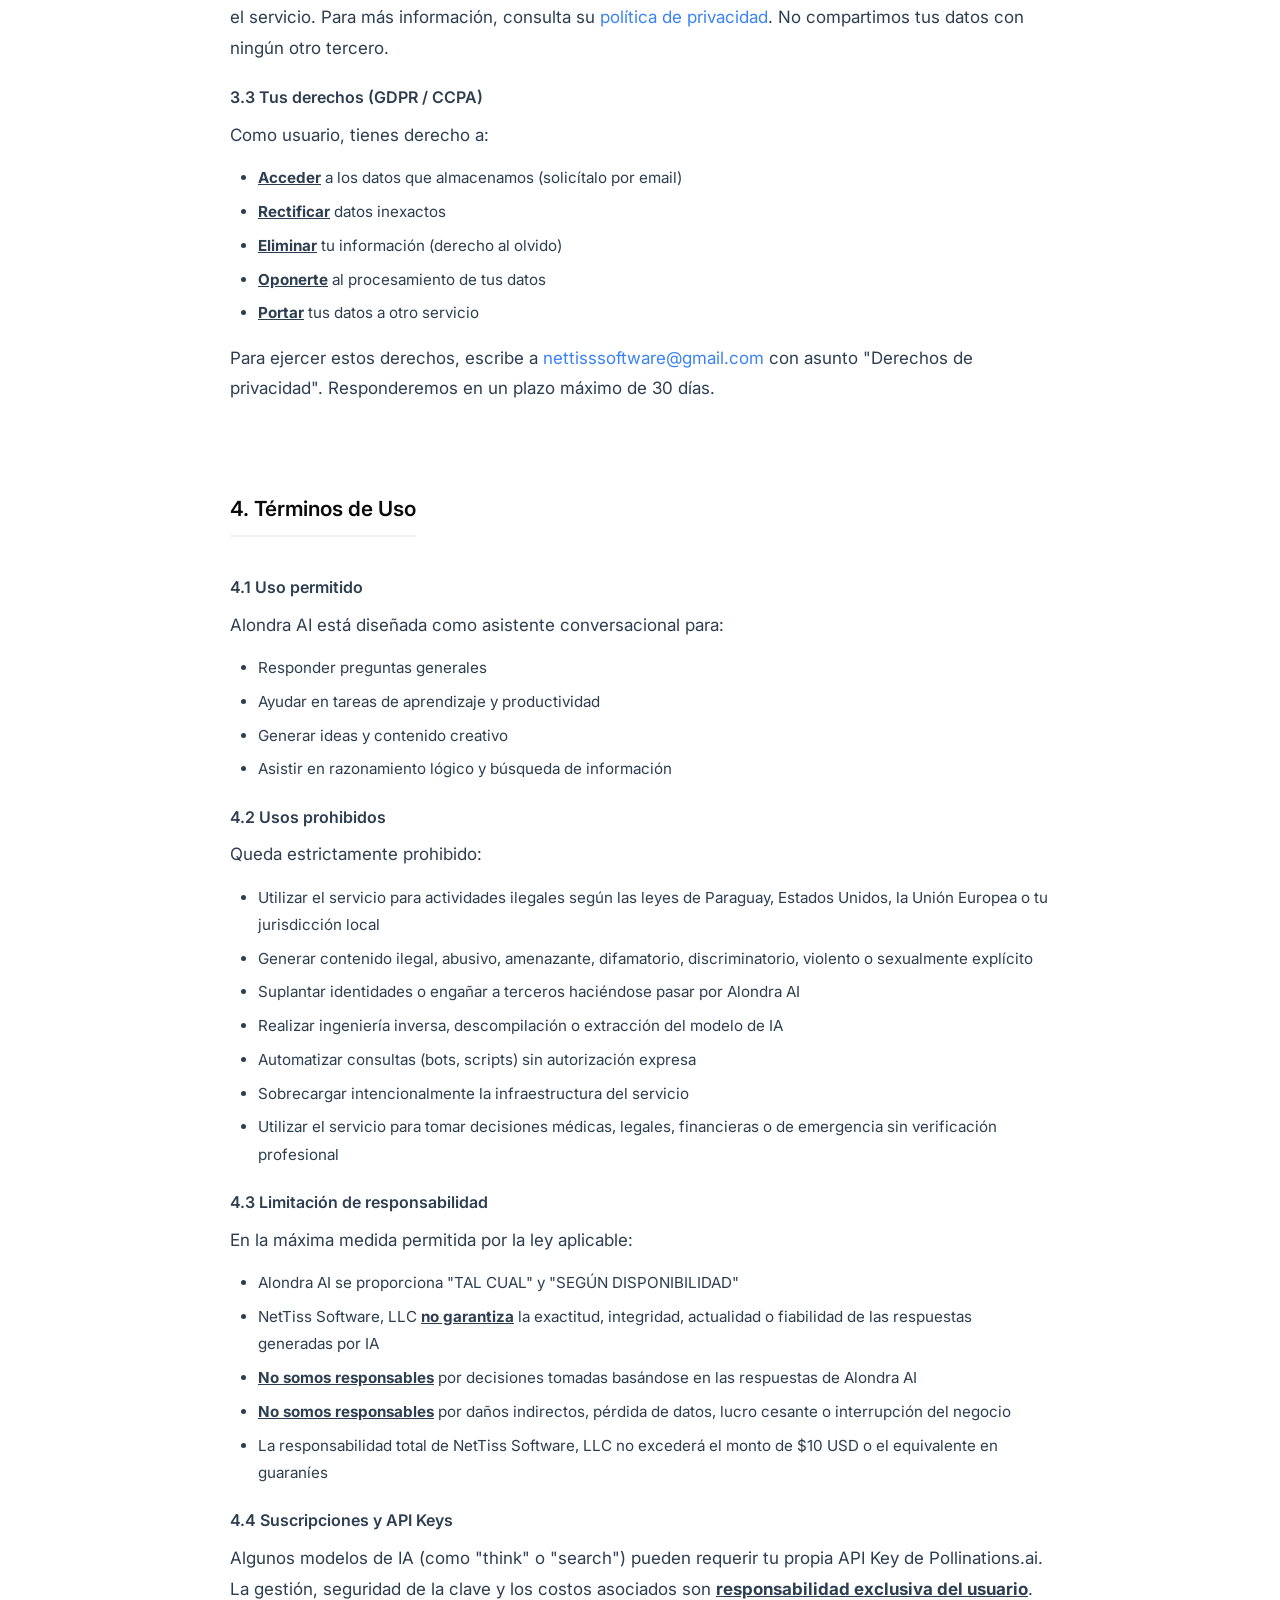
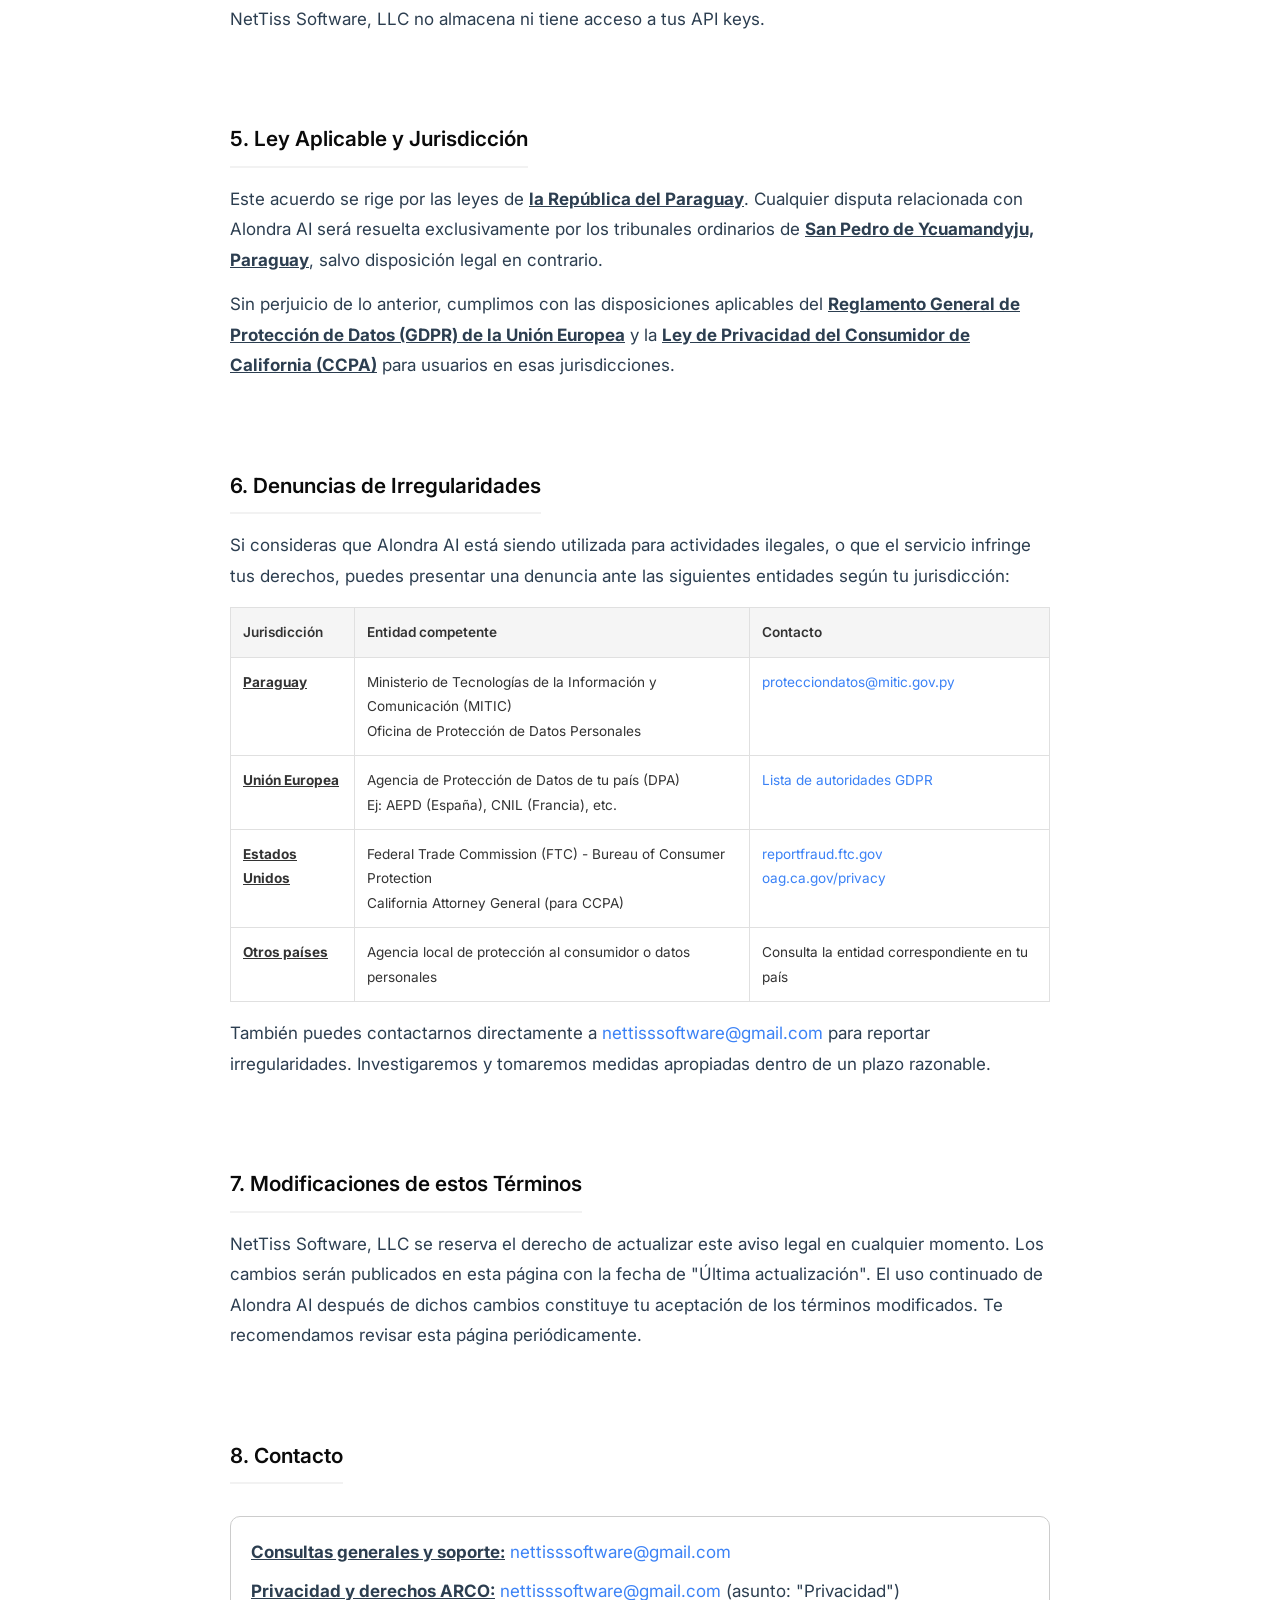
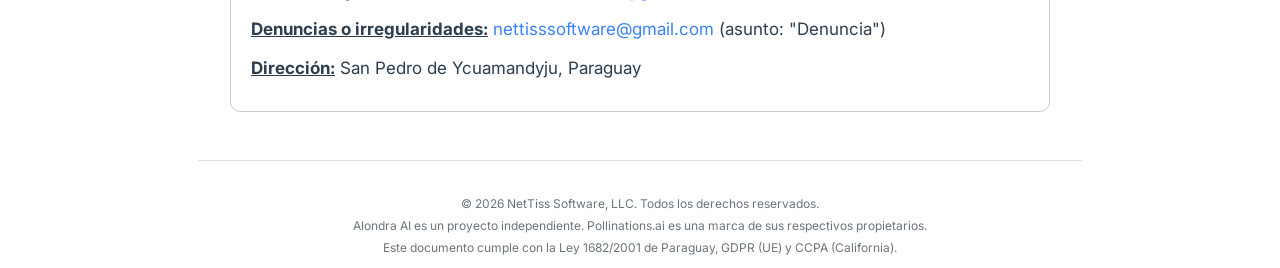
==== commit b54ae3ca: "Bug Fixes | Mart, 21 de abril 2026 a las 00:30am" ====
--- a/legals.html
+++ b/legals.html
@@ -253,7 +253,7 @@
     <div class="legal-section">
         <h2>1. Información General</h2>
         <p><strong>Titular:</strong> NetTiss Software, LLC<br>
-        <strong>Domicilio:</strong> Asunción, Paraguay<br>
+        <strong>Domicilio:</strong> San Pedro de Ycuamandyju, Paraguay<br>
         <strong>Correo electrónico:</strong> <a href="mailto:nettisssoftware@gmail.com">nettisssoftware@gmail.com</a><br>
         <strong>Servicio:</strong> Alondra AI - Asistente de inteligencia artificial (chatbot)</p>
         <p>Al acceder y utilizar Alondra AI, aceptas los términos y condiciones descritos en este documento. Si no estás de acuerdo, por favor no utilices el servicio.</p>
@@ -335,7 +335,7 @@
     <!-- ========== 5. LEY APLICABLE Y JURISDICCIÓN ========== -->
     <div class="legal-section">
         <h2>5. Ley Aplicable y Jurisdicción</h2>
-        <p>Este acuerdo se rige por las leyes de <strong>la República del Paraguay</strong>. Cualquier disputa relacionada con Alondra AI será resuelta exclusivamente por los tribunales ordinarios de <strong>Asunción, Paraguay</strong>, salvo disposición legal en contrario.</p>
+        <p>Este acuerdo se rige por las leyes de <strong>la República del Paraguay</strong>. Cualquier disputa relacionada con Alondra AI será resuelta exclusivamente por los tribunales ordinarios de <strong>San Pedro de Ycuamandyju, Paraguay</strong>, salvo disposición legal en contrario.</p>
         <p>Sin perjuicio de lo anterior, cumplimos con las disposiciones aplicables del <strong>Reglamento General de Protección de Datos (GDPR) de la Unión Europea</strong> y la <strong>Ley de Privacidad del Consumidor de California (CCPA)</strong> para usuarios en esas jurisdicciones.</p>
     </div>
 
@@ -372,7 +372,7 @@
             <p><strong> Consultas generales y soporte:</strong> <a href="mailto:nettisssoftware@gmail.com">nettisssoftware@gmail.com</a></p>
             <p><strong> Privacidad y derechos ARCO:</strong> <a href="mailto:nettisssoftware@gmail.com">nettisssoftware@gmail.com</a> (asunto: "Privacidad")</p>
             <p><strong> Denuncias o irregularidades:</strong> <a href="mailto:nettisssoftware@gmail.com">nettisssoftware@gmail.com</a> (asunto: "Denuncia")</p>
-            <p><strong> Dirección:</strong> Asunción, Paraguay</p>
+            <p><strong> Dirección:</strong> San Pedro de Ycuamandyju, Paraguay</p>
         </div>
     </div>
 
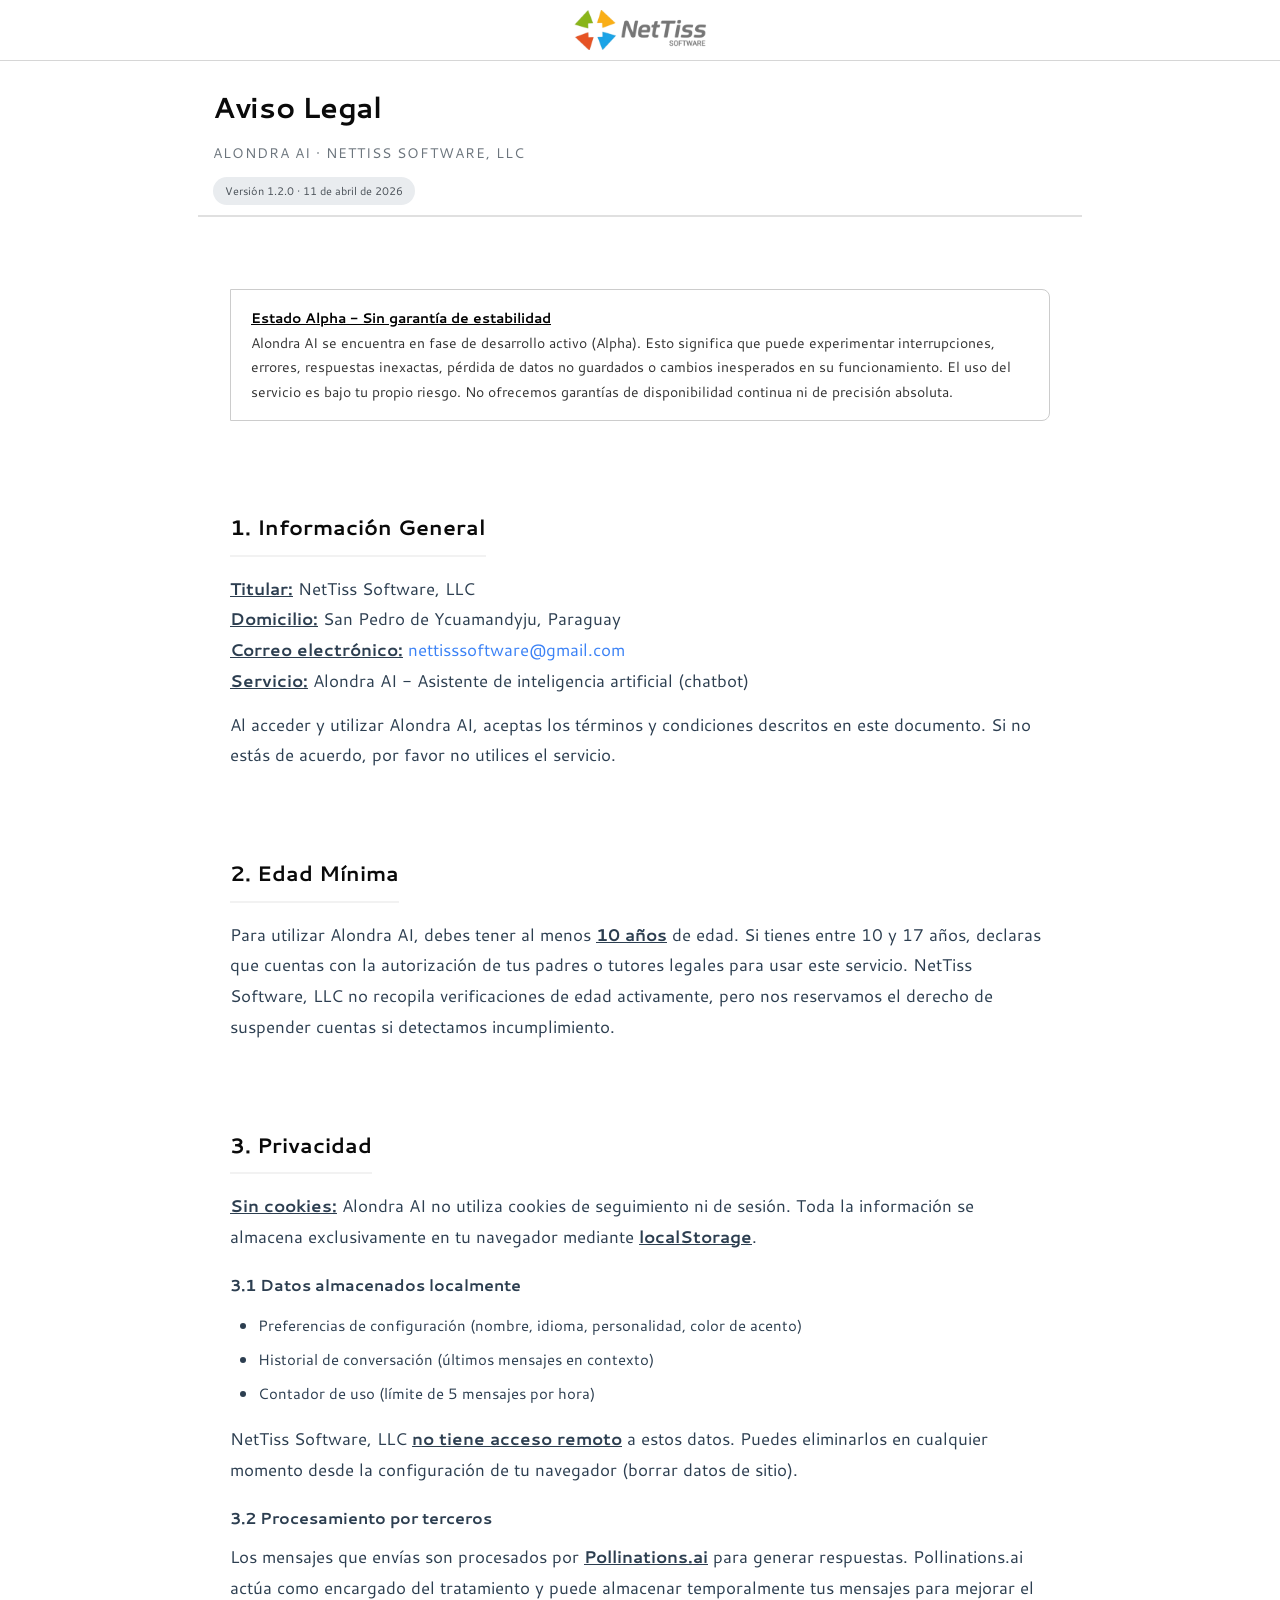
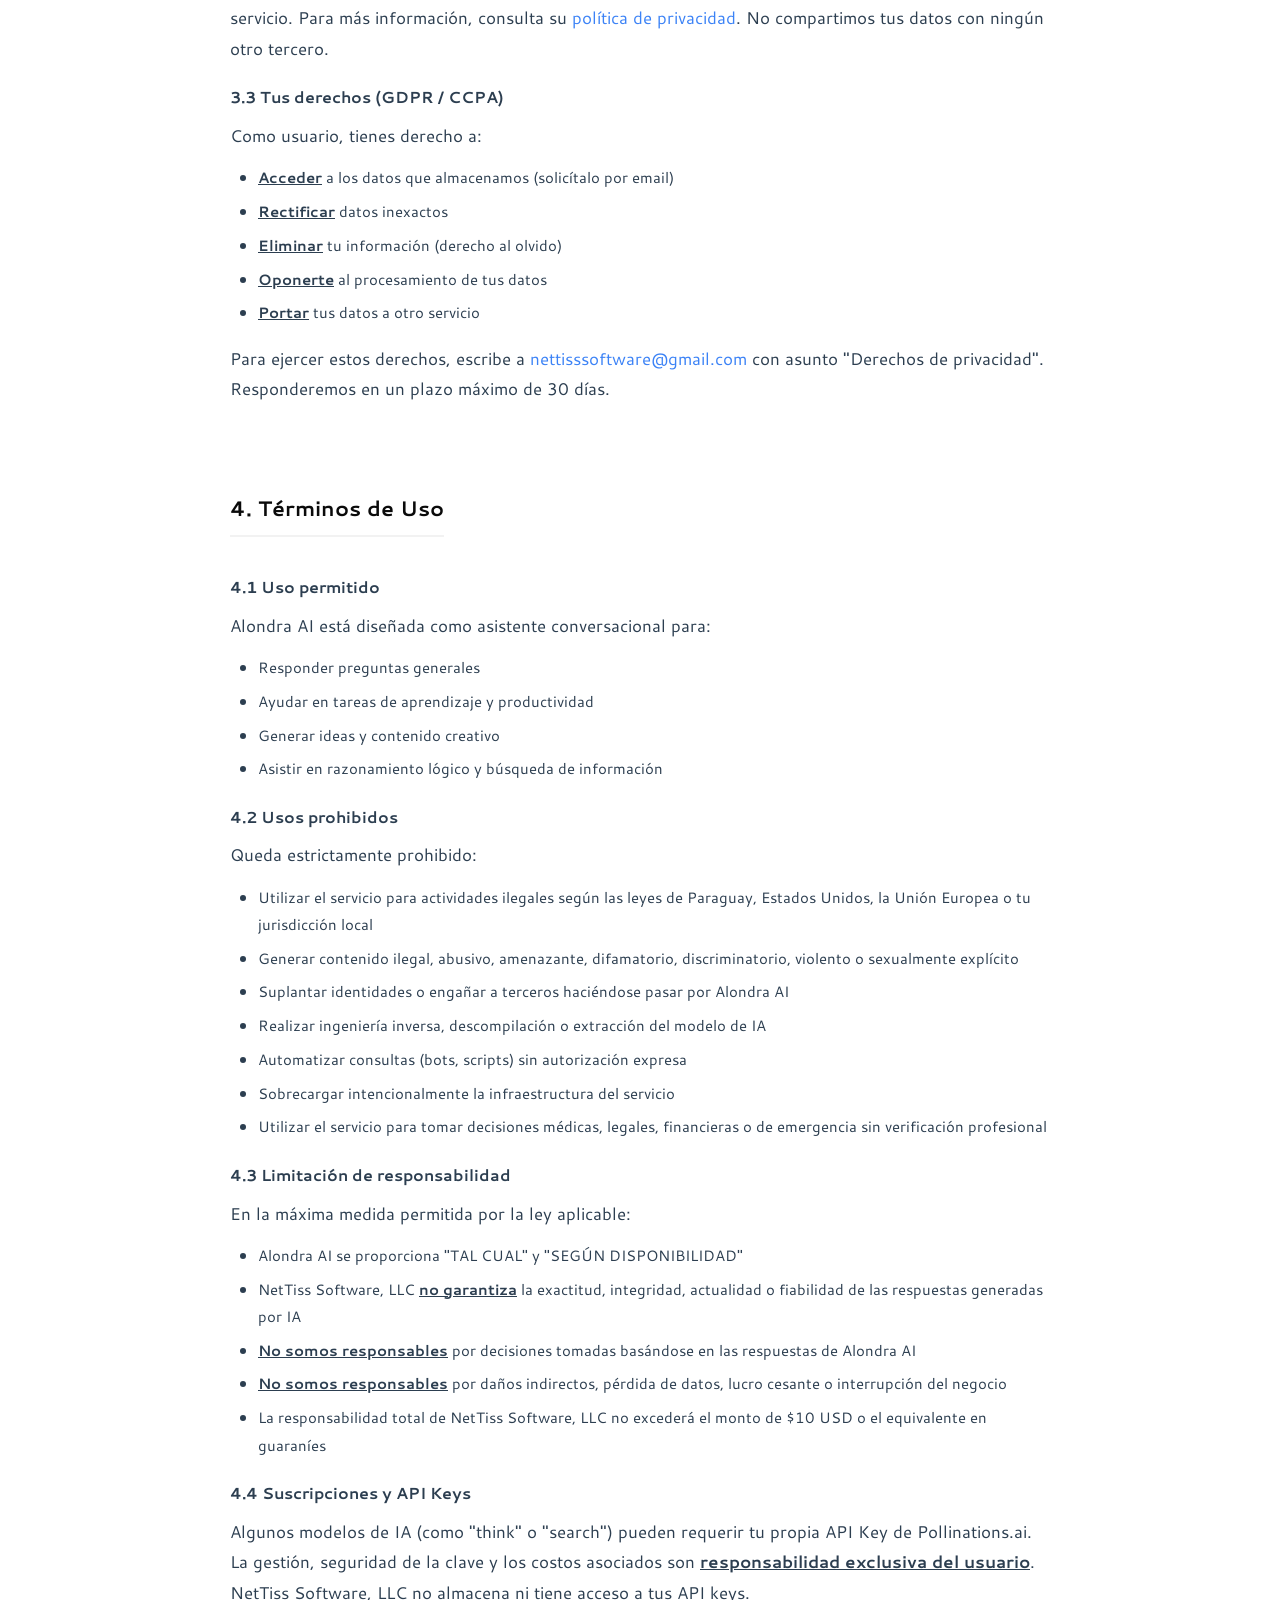
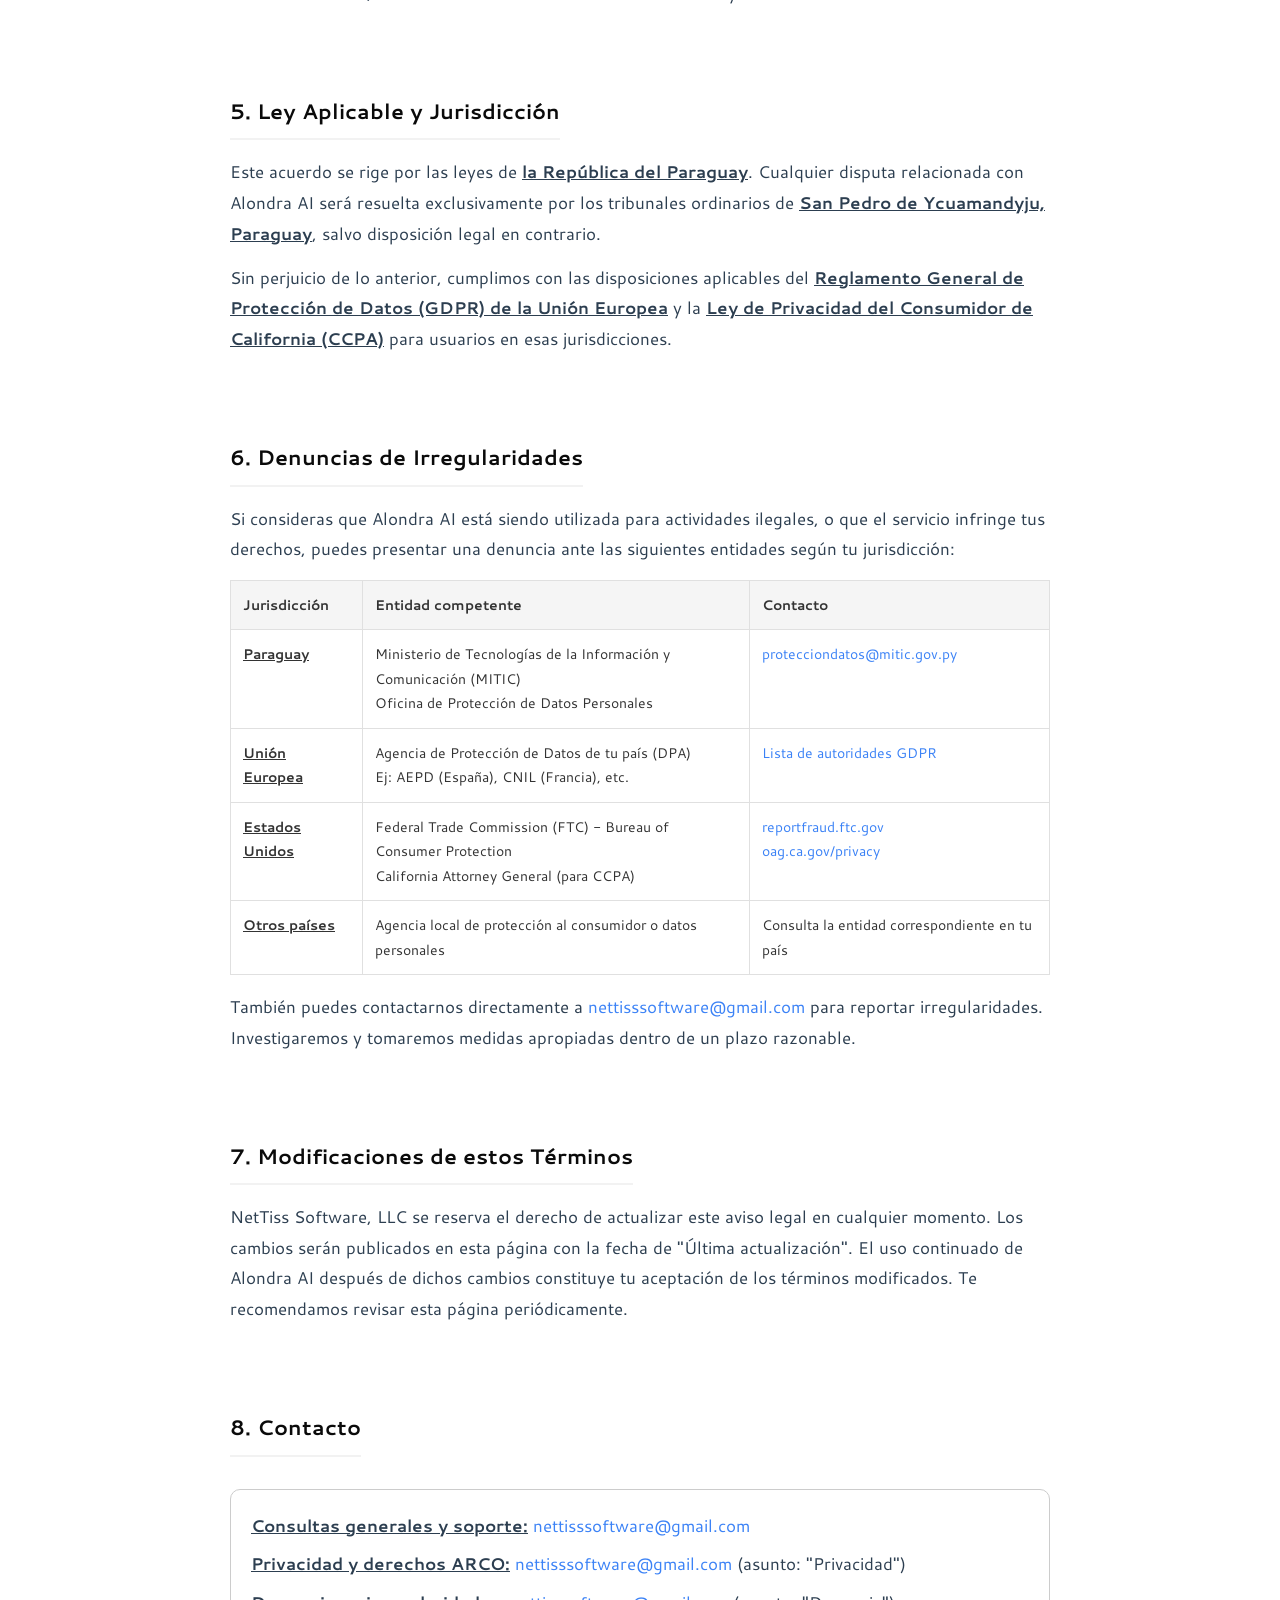
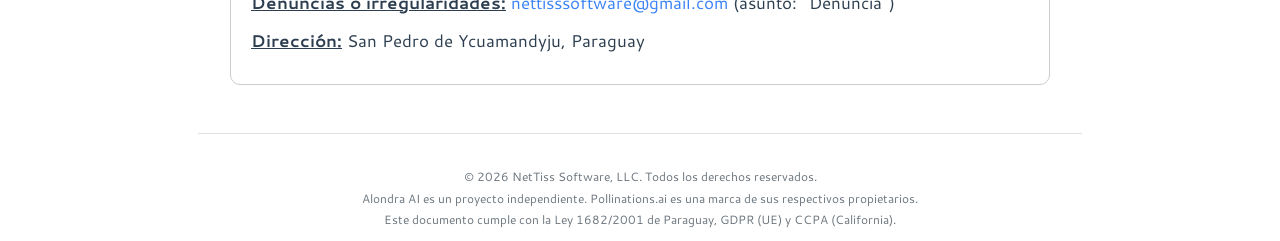
==== commit 7b6722b7: "Bug fixes modules" ====
--- a/legals.html
+++ b/legals.html
@@ -6,9 +6,9 @@
     <title>Aviso Legal - Alondra AI</title>
     <meta name="robots" content="noindex, nofollow">
     
-    <link rel="preconnect" href="https://fonts.googleapis.com">
-    <link rel="preconnect" href="https://fonts.gstatic.com" crossorigin>
-    <link href="https://fonts.googleapis.com/css2?family=Inter:opsz,wght@14..32,300;14..32,400;14..32,500;14..32,600;14..32,700&display=swap" rel="stylesheet">
+   <link rel="preconnect" href="https://fonts.googleapis.com">
+   <link rel="preconnect" href="https://fonts.gstatic.com" crossorigin>
+   <link href="https://fonts.googleapis.com/css2?family=Cantarell:ital,wght@0,400;0,700;1,400;1,700&display=swap" rel="stylesheet">
     
     <style>
         * {
@@ -18,7 +18,7 @@
         }
         
         body {
-            font-family: 'Inter', -apple-system, BlinkMacSystemFont, 'Segoe UI', Roboto, Helvetica, Arial, sans-serif;
+            font-family: 'Cantarell';
             background: #fff;
             color: #333;
             line-height: 1.8;
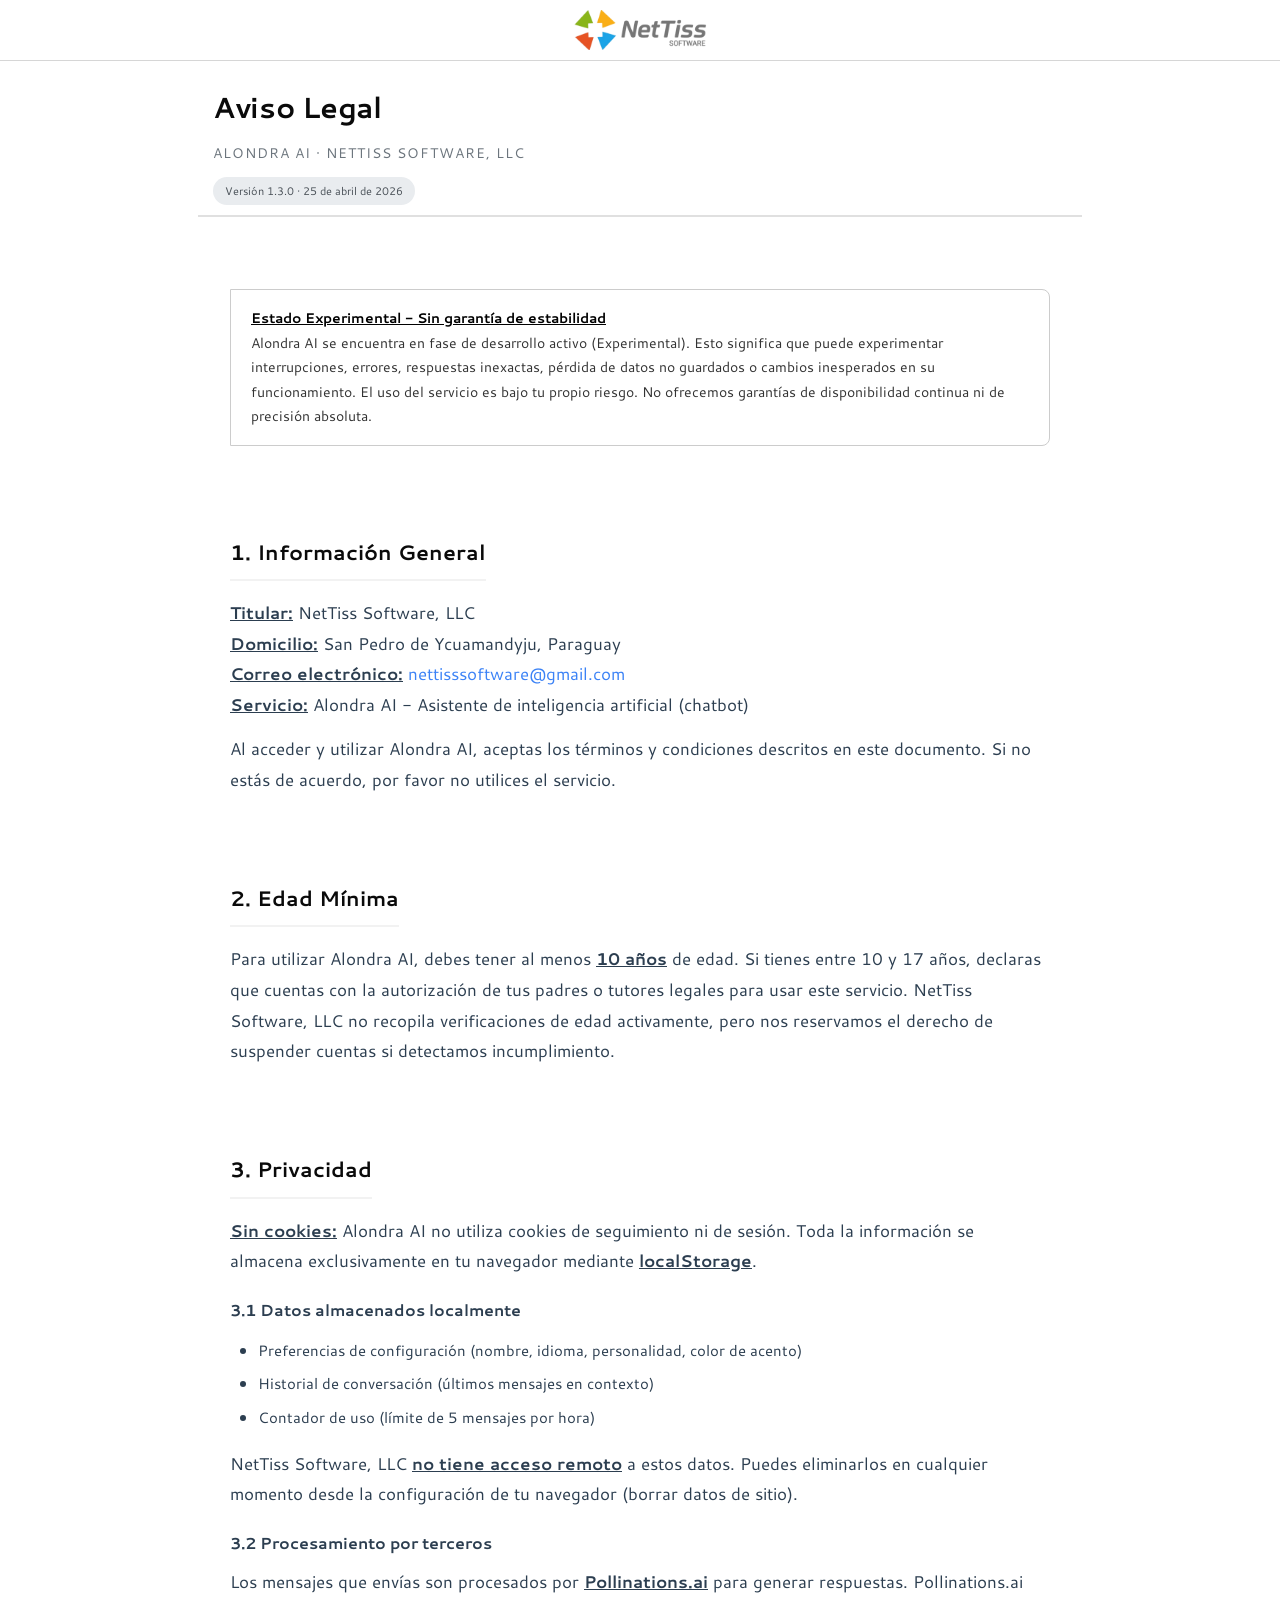
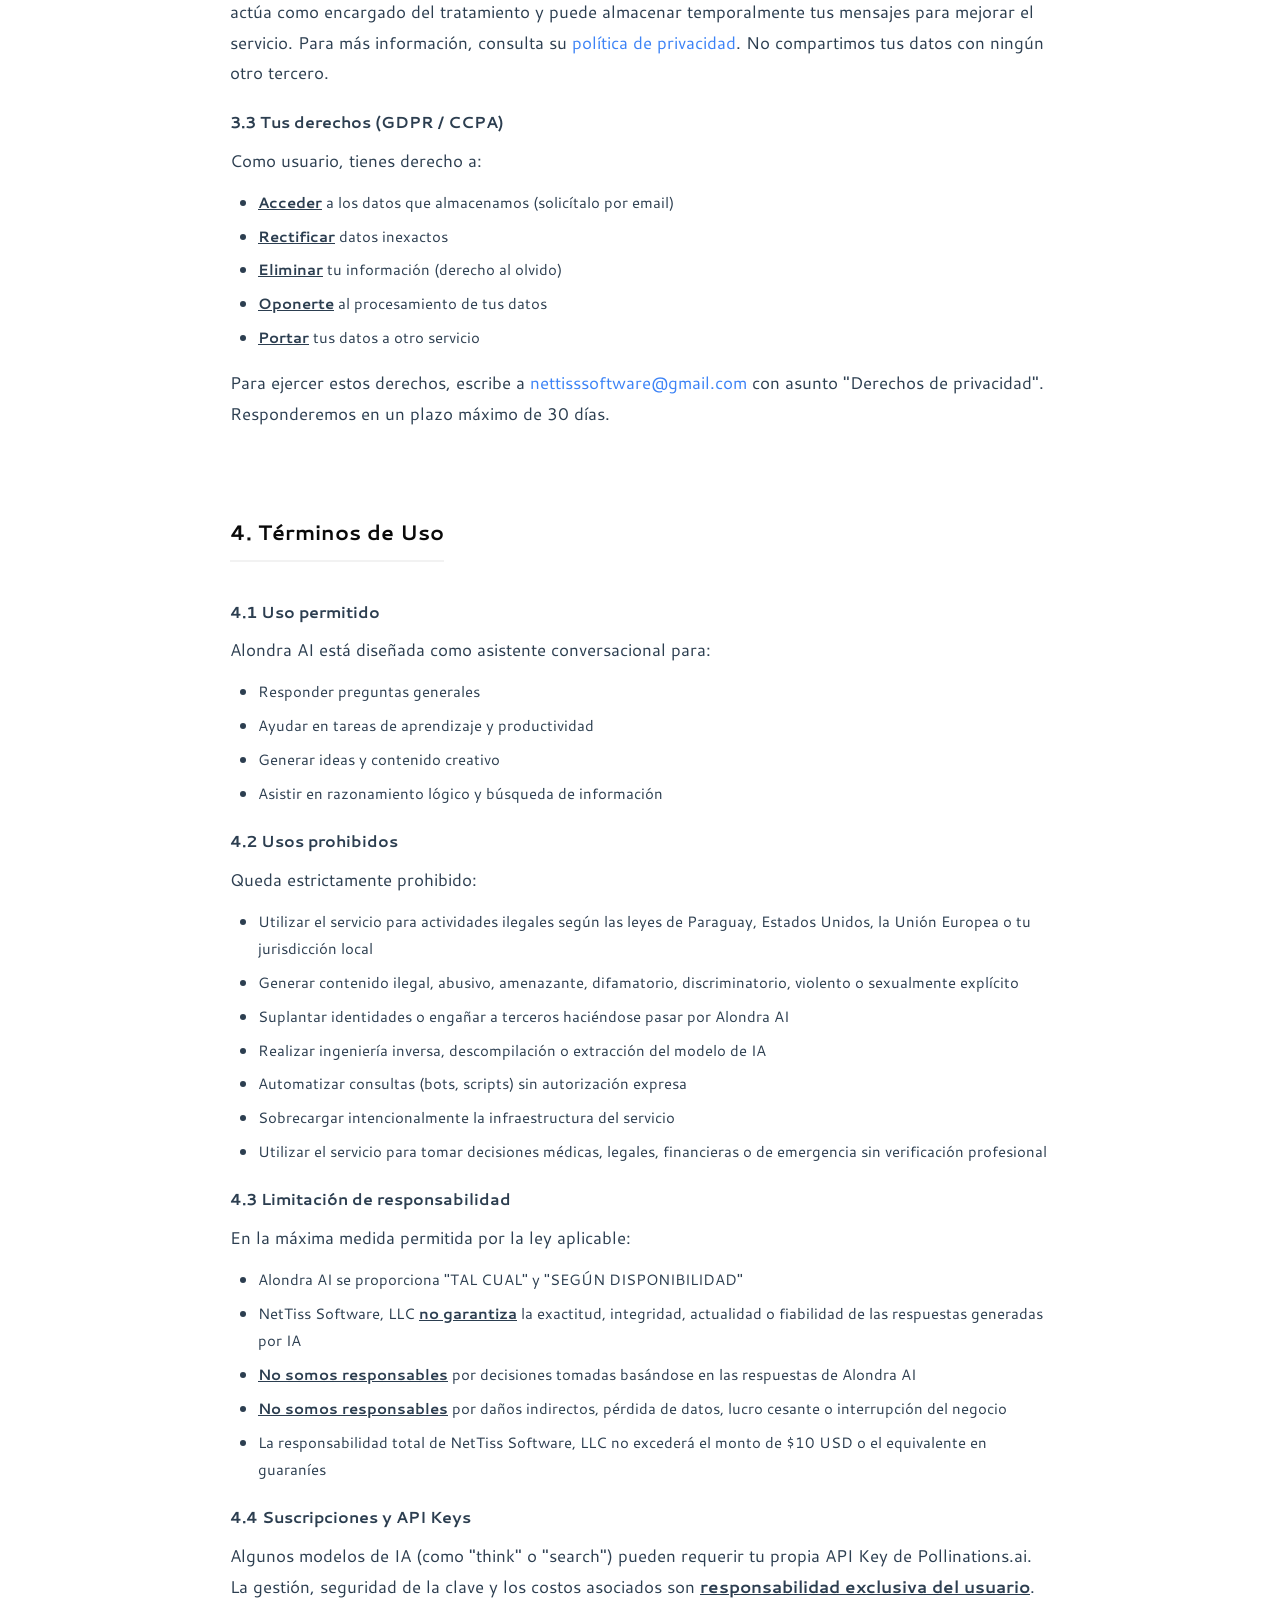
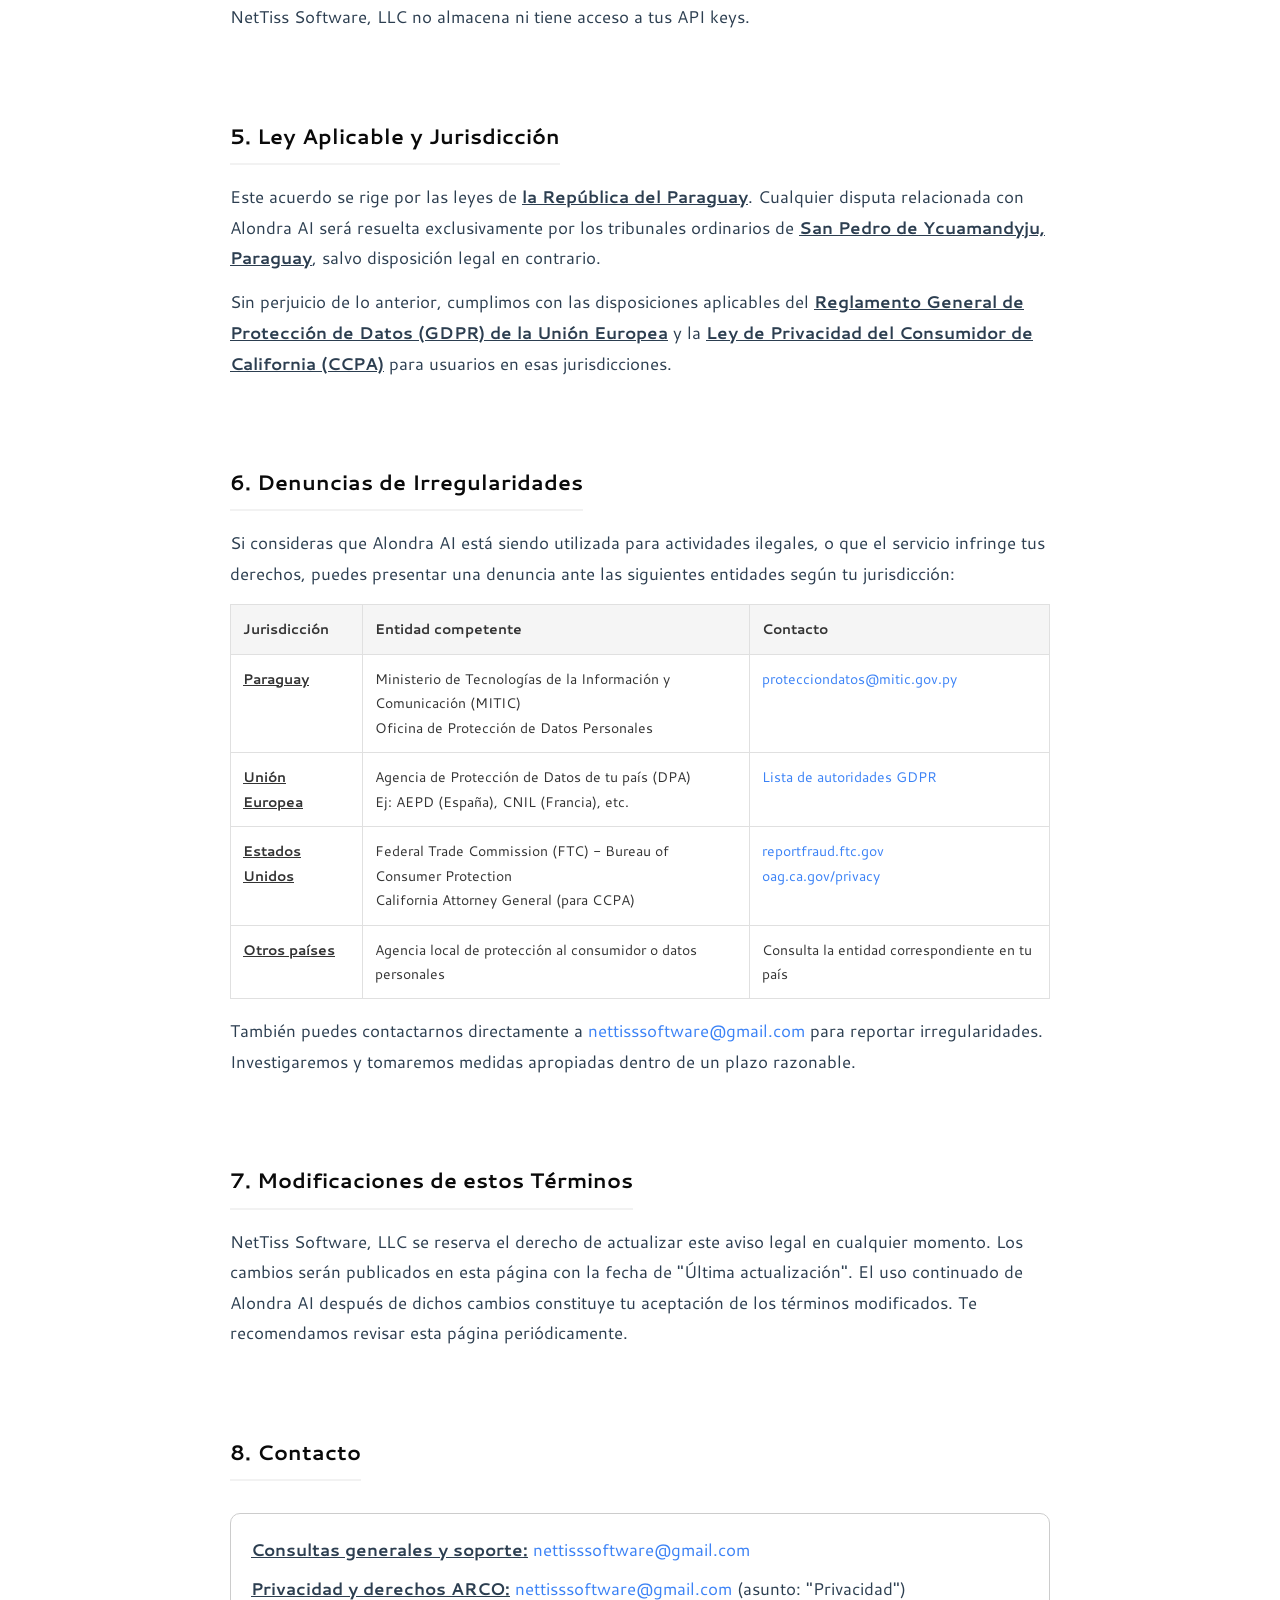
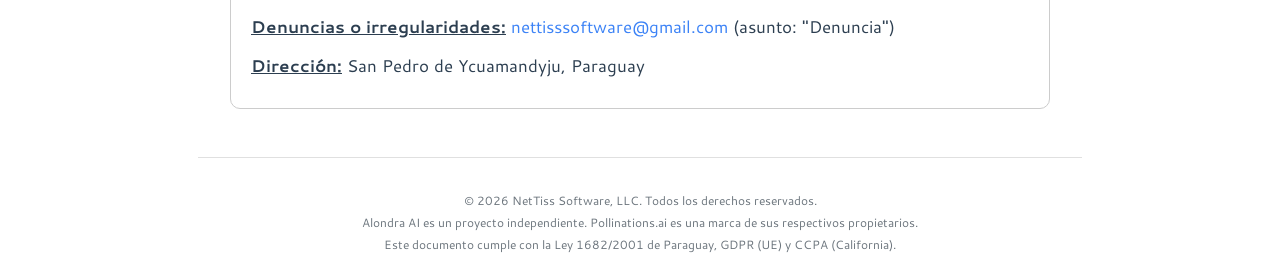
==== commit 3dfb8f55: "Bug Fixes Domingo 26 de abril del 2026" ====
--- a/legals.html
+++ b/legals.html
@@ -238,14 +238,14 @@
     <div class="legal-header">
         <h1>Aviso Legal</h1>
         <div class="brand">Alondra AI · NetTiss Software, LLC</div>
-        <div class="version-badge">Versión 1.2.0 · 11 de abril de 2026</div>
+        <div class="version-badge">Versión 1.3.0 · 25 de abril de 2026</div>
     </div>
 
     <!-- ========== ADVERTENCIA ALPHA ========== -->
     <div class="legal-section">
         <div class="alpha-warning">
-            <strong>Estado Alpha - Sin garantía de estabilidad</strong><br>
-            Alondra AI se encuentra en fase de desarrollo activo (Alpha). Esto significa que puede experimentar interrupciones, errores, respuestas inexactas, pérdida de datos no guardados o cambios inesperados en su funcionamiento. El uso del servicio es bajo tu propio riesgo. No ofrecemos garantías de disponibilidad continua ni de precisión absoluta.
+            <strong>Estado Experimental - Sin garantía de estabilidad</strong><br>
+            Alondra AI se encuentra en fase de desarrollo activo (Experimental). Esto significa que puede experimentar interrupciones, errores, respuestas inexactas, pérdida de datos no guardados o cambios inesperados en su funcionamiento. El uso del servicio es bajo tu propio riesgo. No ofrecemos garantías de disponibilidad continua ni de precisión absoluta.
         </div>
     </div>
 
